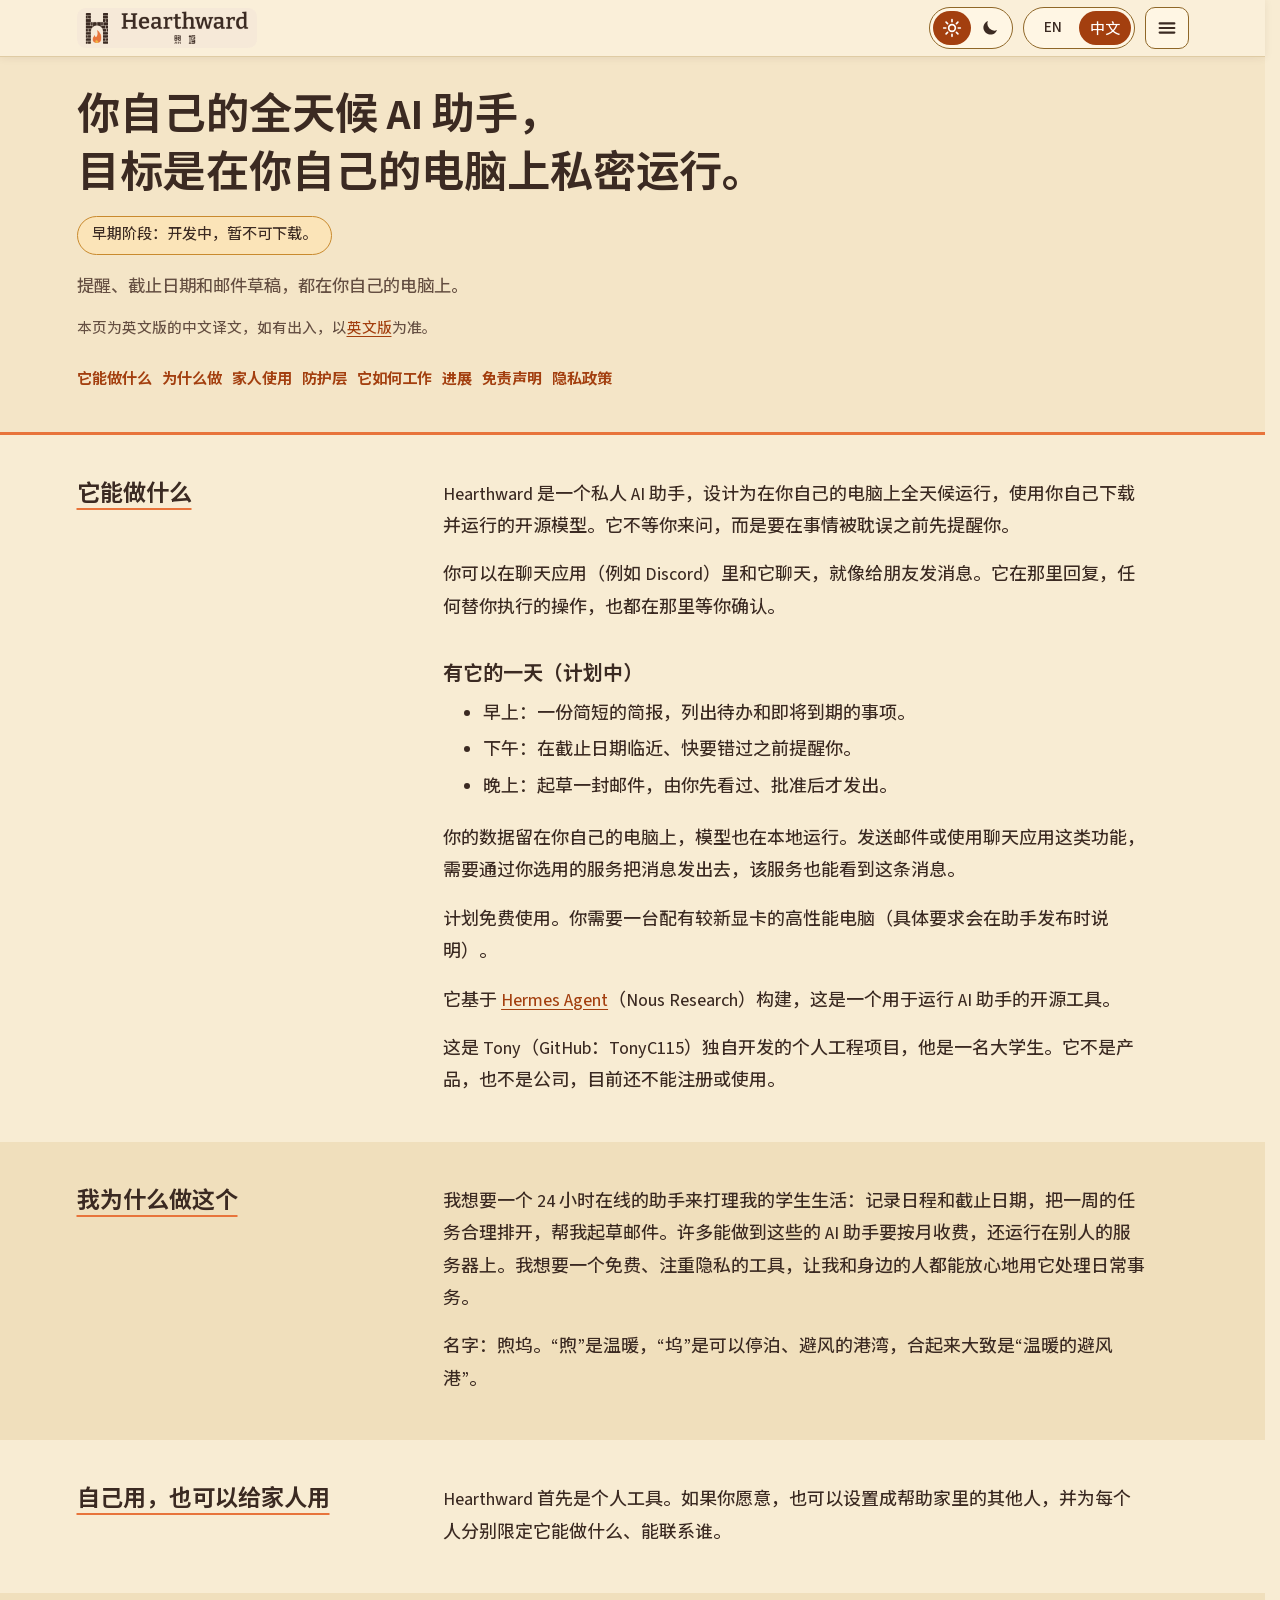
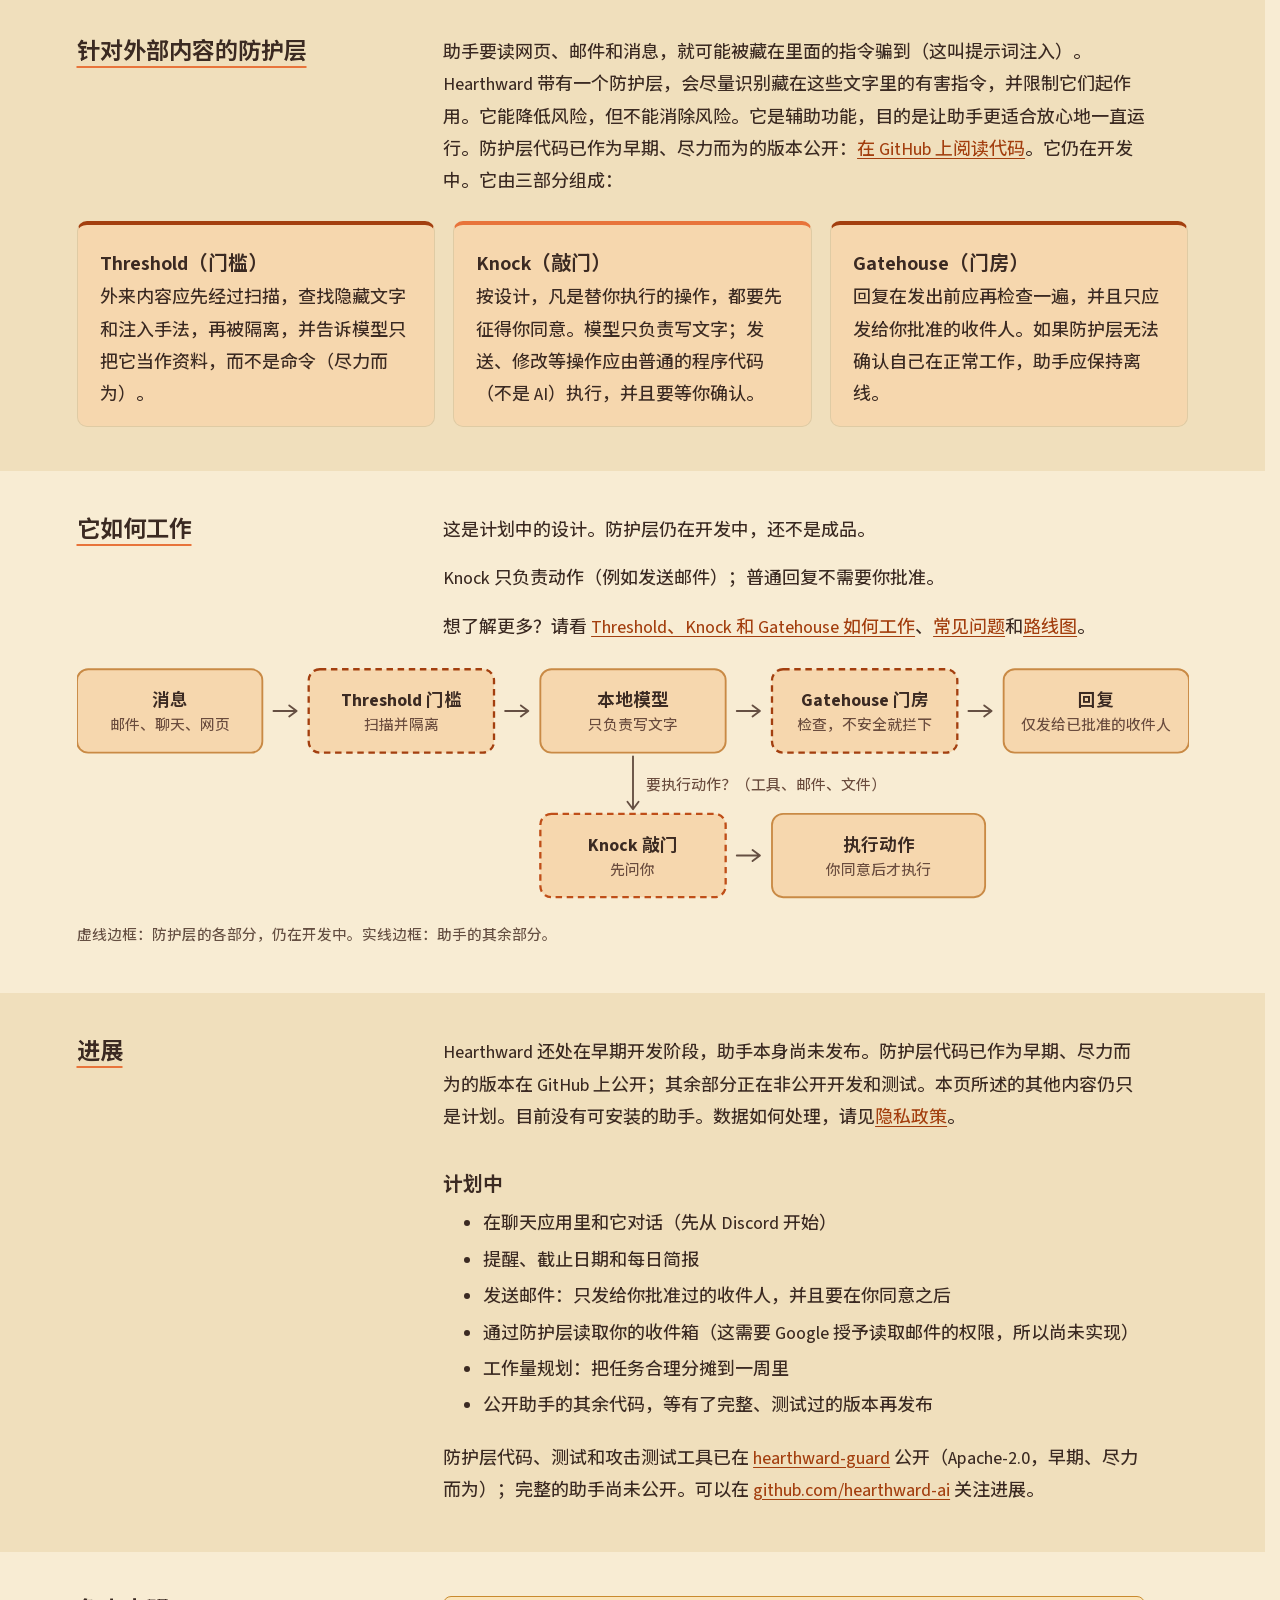
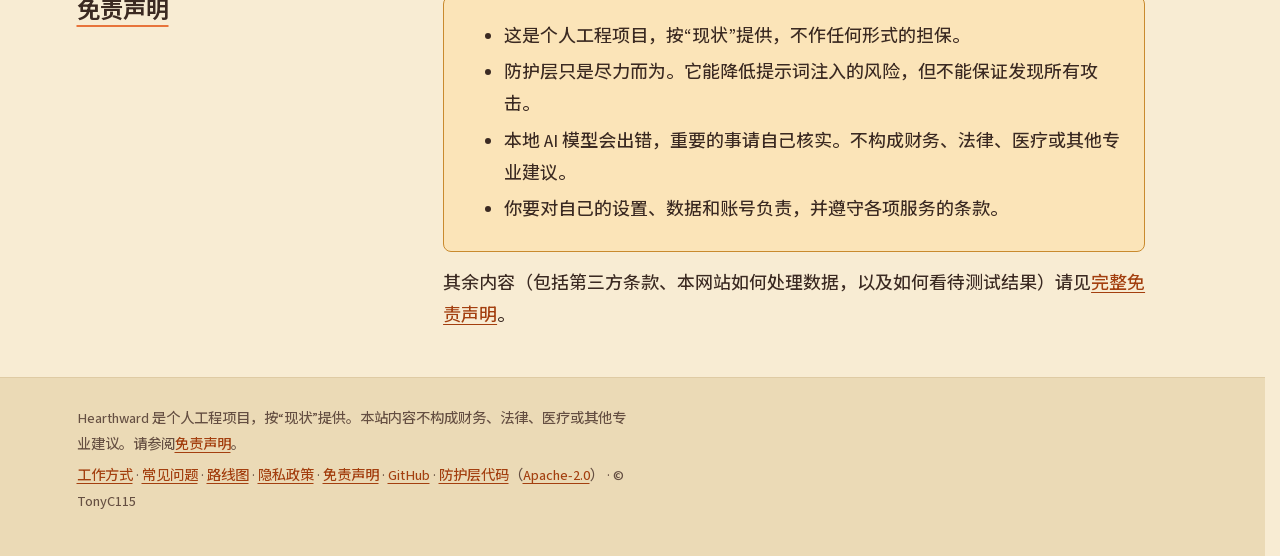
==== zh/index.html @ 9e743ab2 "Site: guard code is now public; update status wording, links, footer licence, security reporting Co-" ====
<!DOCTYPE html>
<html lang="zh-Hans">
<head>
<meta charset="utf-8">
<meta name="viewport" content="width=device-width, initial-scale=1">
<title>Hearthward 煦坞：你自己的全天候 AI 助手（早期阶段）</title>
<meta name="description" content="Hearthward（煦坞）：一个免费、注重隐私的私人 AI 助手，正在开发中，设计为在你自己的电脑上用本地模型全天候运行，并带有旨在降低外部内容操控助手的风险的防护层。">
<meta property="og:locale" content="zh_CN">
<meta property="og:locale:alternate" content="en_US">
<meta property="og:type" content="website">
<meta property="og:title" content="Hearthward 煦坞：你自己的全天候 AI 助手（早期阶段）">
<meta property="og:description" content="Hearthward（煦坞）：一个免费、注重隐私的私人 AI 助手，正在开发中，设计为在你自己的电脑上用本地模型全天候运行，并带有旨在降低外部内容操控助手的风险的防护层。">
<meta property="og:url" content="https://hearthward.ai/zh/">
<meta property="og:image" content="https://hearthward.ai/brand/og-image.png">
<meta property="og:image:width" content="1200">
<meta property="og:image:height" content="630">
<meta property="og:image:alt" content="Hearthward 煦坞 标志">
<meta name="twitter:image" content="https://hearthward.ai/brand/og-image.png">
<meta name="twitter:card" content="summary_large_image">
<meta name="theme-color" content="#F8ECD3">
<script>(function(){var d=document.documentElement;d.classList.add('js');try{if(localStorage.getItem('hw-theme')==='dark'){d.setAttribute('data-theme','dark');var m=document.querySelector('meta[name=theme-color]');if(m)m.content='#17191C'}}catch(e){}})();</script>
<link rel="canonical" href="https://hearthward.ai/zh/">
<link rel="alternate" hreflang="en" href="https://hearthward.ai/">
<link rel="alternate" hreflang="zh-Hans" href="https://hearthward.ai/zh/">
<link rel="alternate" hreflang="x-default" href="https://hearthward.ai/">
<link rel="icon" type="image/svg+xml" href="../favicon.svg">
<link rel="icon" type="image/png" sizes="32x32" href="../favicon-32.png">
<link rel="apple-touch-icon" href="../apple-touch-icon.png">
<link rel="preload" href="../fonts/hw-sans-body-vf.woff2" as="font" type="font/woff2" crossorigin>
<link rel="preload" href="../fonts/hw-han-body-450.woff2" as="font" type="font/woff2" crossorigin>
<link rel="preload" href="../fonts/hw-han-bold-650.woff2" as="font" type="font/woff2" crossorigin>
<link rel="stylesheet" href="../style.css">
</head>
<body>
<a class="skip" href="#what">跳到正文</a>
<div class="topbar">
<div class="bar-in">
  <a class="brand" href="index.html" aria-label="Hearthward 煦坞，返回首页"><img class="logo logo-light" src="../brand/hearthward-lockup-bilingual-light-2x.png" alt="" width="144" height="32"><img class="logo logo-dark" src="../brand/hearthward-lockup-bilingual-dark-2x.png" alt="" width="144" height="32"></a>
  <div class="tools">
  <button type="button" class="themesw" aria-pressed="false" aria-label="深色模式"><svg class="sun" viewBox="0 0 24 24" width="20" height="20" aria-hidden="true" focusable="false" fill="none" stroke="currentColor" stroke-width="2" stroke-linecap="round"><circle cx="12" cy="12" r="4"/><path d="M12 2v2.5M12 19.5V22M2 12h2.5M19.5 12H22M4.9 4.9l1.8 1.8M17.3 17.3l1.8 1.8M4.9 19.1l1.8-1.8M17.3 6.7l1.8-1.8"/></svg><svg class="moon" viewBox="0 0 24 24" width="20" height="20" aria-hidden="true" focusable="false" fill="currentColor"><path d="M20.5 14.5A8.5 8.5 0 0 1 9.5 3.5a8.5 8.5 0 1 0 11 11z"/></svg></button>
  <div class="langsw on-zh" role="group" aria-label="语言"><a href="../index.html" hreflang="en" lang="en" aria-label="EN (English)">EN</a><span aria-current="page" lang="zh-Hans">中文<span class="sr">（当前语言：中文）</span></span></div>
  <button type="button" class="menubtn" aria-label="菜单" aria-expanded="false" aria-controls="sidenav"><svg viewBox="0 0 24 24" width="22" height="22" aria-hidden="true" focusable="false" fill="none" stroke="currentColor" stroke-width="2.4" stroke-linecap="round"><path d="M4 7h16M4 12h16M4 17h16"/></svg></button>
  </div>
</div>
</div>
<header>
<div class="wrap">
  <h1><span class="nb">你自己的全天候 AI 助手，</span><span class="nb">目标是在你自己的电脑上</span><span class="nb">私密运行。</span></h1>
  <p class="status" role="status">早期阶段：开发中，暂不可下载。</p>
  <p class="tagline">提醒、截止日期和邮件草稿，都在你自己的电脑上。</p>
  <p class="tagline note">本页为英文版的中文译文，如有出入，以<a href="../index.html">英文版</a>为准。</p>
  <nav aria-label="页面栏目">
    <a href="#what">它能做什么</a>
    <a href="#why">为什么做</a>
    <a href="#family">家人使用</a>
    <a href="#guard">防护层</a>
    <a href="#how">它如何工作</a>
    <a href="#status">进展</a>
    <a href="disclaimer.html">免责声明</a>
    <a href="privacy.html">隐私政策</a>
  </nav>
</div>
</header>

<main>
  <section id="what">
<div class="wrap">
    <h2>它能做什么</h2>
    <p>Hearthward 是一个私人 AI 助手，设计为在你自己的电脑上全天候运行，使用你自己下载并运行的开源模型。它不等你来问，而是要在事情被耽误之前先提醒你。</p>
    <p>你可以在聊天应用（例如 Discord）里和它聊天，就像给朋友发消息。它在那里回复，任何替你执行的操作，也都在那里等你确认。</p>
    <h3>有它的一天（计划中）</h3>
    <ul>
      <li>早上：一份简短的简报，列出待办和即将到期的事项。</li>
      <li>下午：在截止日期临近、快要错过之前提醒你。</li>
      <li>晚上：起草一封邮件，由你先看过、批准后才发出。</li>
    </ul>
    <p>你的数据留在你自己的电脑上，模型也在本地运行。发送邮件或使用聊天应用这类功能，需要通过你选用的服务把消息发出去，该服务也能看到这条消息。</p>
    <p>计划免费使用。你需要一台配有较新显卡的高性能电脑（具体要求会在助手发布时说明）。</p>
    <p>它基于 <a href="https://github.com/NousResearch/hermes-agent">Hermes Agent</a>（Nous Research）构建，这是一个用于运行 AI 助手的开源工具。</p>
    <p>这是 Tony（GitHub：TonyC115）独自开发的个人工程项目，他是一名大学生。它不是产品，也不是公司，目前还不能注册或使用。</p>
  </div>
</section>

  <section id="why">
<div class="wrap">
    <h2>我为什么做这个</h2>
    <p>我想要一个 24 小时在线的助手来打理我的学生生活：记录日程和截止日期，把一周的任务合理排开，帮我起草邮件。许多能做到这些的 AI 助手要按月收费，还运行在别人的服务器上。我想要一个免费、注重隐私的工具，让我和身边的人都能放心地用它处理日常事务。</p>
    <p>名字：煦坞。“煦”是温暖，“坞”是可以停泊、避风的港湾，合起来大致是“温暖的避风港”。</p>
  </div>
</section>

  <section id="family">
<div class="wrap">
    <h2>自己用，也可以给家人用</h2>
    <p>Hearthward 首先是个人工具。如果你愿意，也可以设置成帮助家里的其他人，并为每个人分别限定它能做什么、能联系谁。</p>
  </div>
</section>

  <section id="guard">
<div class="wrap">
    <h2>针对外部内容的防护层</h2>
    <p>助手要读网页、邮件和消息，就可能被藏在里面的指令骗到（这叫提示词注入）。Hearthward 带有一个防护层，会尽量识别藏在这些文字里的有害指令，并限制它们起作用。它能降低风险，但不能消除风险。它是辅助功能，目的是让助手更适合放心地一直运行。防护层代码已作为早期、尽力而为的版本公开：<a href="https://github.com/hearthward-ai/hearthward-guard">在 GitHub 上阅读代码</a>。它仍在开发中。它由三部分组成：</p>
    <div class="cards">
      <div class="card">
        <h3>Threshold（门槛）</h3>
        <p>外来内容应先经过扫描，查找隐藏文字和注入手法，再被隔离，并告诉模型只把它当作资料，而不是命令（尽力而为）。</p>
      </div>
      <div class="card ember">
        <h3>Knock（敲门）</h3>
        <p>按设计，凡是替你执行的操作，都要先征得你同意。模型只负责写文字；发送、修改等操作应由普通的程序代码（不是 AI）执行，并且要等你确认。</p>
      </div>
      <div class="card">
        <h3>Gatehouse（门房）</h3>
        <p>回复在发出前应再检查一遍，并且只应发给你批准的收件人。如果防护层无法确认自己在正常工作，助手应保持离线。</p>
      </div>
    </div>
  </div>
</section>

  <section id="how">
<div class="wrap">
    <h2>它如何工作</h2>
    <p>这是计划中的设计。防护层仍在开发中，还不是成品。</p>
    <p>Knock 只负责动作（例如发送邮件）；普通回复不需要你批准。</p>
    <p>想了解更多？请看 <a href="how-it-works.html">Threshold、Knock 和 Gatehouse 如何工作</a>、<a href="faq.html">常见问题</a>和<a href="roadmap.html">路线图</a>。</p>
    <figure class="flow">
      <svg class="hw-h" viewBox="0 0 1200 270" role="img" aria-labelledby="hwt-h hwd-h"><title id="hwt-h">消息在 Hearthward 中的流转：消息、Threshold、本地模型、Gatehouse、回复；涉及动作时由 Knock 作为分支先问你。</title><desc id="hwd-h">主线：消息（邮件、聊天或网页）传来。Threshold 扫描并把它隔离为资料。本地模型写出文字。Gatehouse 检查回复，不安全就先拦下。回复应只发给已批准的收件人。分支：如果本地模型想执行动作，例如使用工具、发送邮件或修改文件，Knock 会先问你，只有你同意后动作才会执行。防护层各部分仍在开发中。</desc><rect class="b plain" x="0" y="10" width="200" height="90" rx="12"/><text class="t" x="100.0" y="50.0" text-anchor="middle">消息</text><text class="s" x="100.0" y="76.0" text-anchor="middle">邮件、聊天、网页</text><path class="a" d="M212 55H236M229 49L237 55L229 61"/><rect class="b guard" x="250" y="10" width="200" height="90" rx="12"/><text class="t" x="350.0" y="50.0" text-anchor="middle">Threshold 门槛</text><text class="s" x="350.0" y="76.0" text-anchor="middle">扫描并隔离</text><path class="a" d="M462 55H486M479 49L487 55L479 61"/><rect class="b plain" x="500" y="10" width="200" height="90" rx="12"/><text class="t" x="600.0" y="50.0" text-anchor="middle">本地模型</text><text class="s" x="600.0" y="76.0" text-anchor="middle">只负责写文字</text><path class="a" d="M712 55H736M729 49L737 55L729 61"/><rect class="b guard" x="750" y="10" width="200" height="90" rx="12"/><text class="t" x="850.0" y="50.0" text-anchor="middle">Gatehouse 门房</text><text class="s" x="850.0" y="76.0" text-anchor="middle">检查，不安全就拦下</text><path class="a" d="M962 55H986M979 49L987 55L979 61"/><rect class="b plain" x="1000" y="10" width="200" height="90" rx="12"/><text class="t" x="1100.0" y="50.0" text-anchor="middle">回复</text><text class="s" x="1100.0" y="76.0" text-anchor="middle">仅发给已批准的收件人</text><path class="a" d="M600 104V160M594 153L600 161L606 153"/><text class="s" x="614" y="140">要执行动作？（工具、邮件、文件）</text><rect class="b knock" x="500" y="166" width="200" height="90" rx="12"/><text class="t" x="600.0" y="206.0" text-anchor="middle">Knock 敲门</text><text class="s" x="600.0" y="232.0" text-anchor="middle">先问你</text><path class="a" d="M712 211H736M729 205L737 211L729 217"/><rect class="b plain" x="750" y="166" width="230" height="90" rx="12"/><text class="t" x="865.0" y="206.0" text-anchor="middle">执行动作</text><text class="s" x="865.0" y="232.0" text-anchor="middle">你同意后才执行</text></svg>
      <svg class="hw-v" viewBox="0 0 320 760" role="img" aria-labelledby="hwt-v hwd-v"><title id="hwt-v">消息在 Hearthward 中的流转：消息、Threshold、本地模型、Gatehouse、回复；涉及动作时由 Knock 作为分支先问你。</title><desc id="hwd-v">主线：消息（邮件、聊天或网页）传来。Threshold 扫描并把它隔离为资料。本地模型写出文字。Gatehouse 检查回复，不安全就先拦下。回复应只发给已批准的收件人。分支：如果本地模型想执行动作，例如使用工具、发送邮件或修改文件，Knock 会先问你，只有你同意后动作才会执行。防护层各部分仍在开发中。</desc><rect class="b plain" x="10" y="2" width="300" height="62" rx="12"/><text class="t" x="160.0" y="28.0" text-anchor="middle">消息</text><text class="s" x="160.0" y="54.0" text-anchor="middle">邮件、聊天、网页</text><path class="a" d="M160 68V90M154 83L160 91L166 83"/><rect class="b guard" x="10" y="92" width="300" height="62" rx="12"/><text class="t" x="160.0" y="118.0" text-anchor="middle">Threshold 门槛</text><text class="s" x="160.0" y="144.0" text-anchor="middle">扫描并隔离</text><path class="a" d="M160 158V180M154 173L160 181L166 173"/><rect class="b plain" x="10" y="182" width="300" height="62" rx="12"/><text class="t" x="160.0" y="208.0" text-anchor="middle">本地模型</text><text class="s" x="160.0" y="234.0" text-anchor="middle">只负责写文字</text><path class="a" d="M160 248V270M154 263L160 271L166 263"/><rect class="b guard" x="10" y="272" width="300" height="62" rx="12"/><text class="t" x="160.0" y="298.0" text-anchor="middle">Gatehouse 门房</text><text class="s" x="160.0" y="324.0" text-anchor="middle">检查，不安全就拦下</text><path class="a" d="M160 338V360M154 353L160 361L166 353"/><rect class="b plain" x="10" y="362" width="300" height="62" rx="12"/><text class="t" x="160.0" y="388.0" text-anchor="middle">回复</text><text class="s" x="160.0" y="414.0" text-anchor="middle">仅发给已批准的收件人</text><text class="s" x="160" y="476" text-anchor="middle">从本地模型分出的分支：涉及动作时</text><path class="a" style="stroke-dasharray:2 6" d="M10 448H310"/><rect class="b plain" x="10" y="492" width="300" height="62" rx="12"/><text class="t" x="160.0" y="518.0" text-anchor="middle">要执行动作？</text><text class="s" x="160.0" y="544.0" text-anchor="middle">工具、邮件、文件</text><path class="a" d="M160 558V580M154 573L160 581L166 573"/><rect class="b knock" x="10" y="582" width="300" height="62" rx="12"/><text class="t" x="160.0" y="608.0" text-anchor="middle">Knock 敲门</text><text class="s" x="160.0" y="634.0" text-anchor="middle">先问你</text><path class="a" d="M160 648V670M154 663L160 671L166 663"/><rect class="b plain" x="10" y="672" width="300" height="62" rx="12"/><text class="t" x="160.0" y="698.0" text-anchor="middle">执行动作</text><text class="s" x="160.0" y="724.0" text-anchor="middle">你同意后才执行</text></svg>
      <figcaption>虚线边框：防护层的各部分，仍在开发中。实线边框：助手的其余部分。</figcaption>
    </figure>
  </div>
</section>

  <section id="status">
<div class="wrap">
    <h2>进展</h2>
    <p>Hearthward 还处在早期开发阶段，助手本身尚未发布。防护层代码已作为早期、尽力而为的版本在 GitHub 上公开；其余部分正在非公开开发和测试。本页所述的其他内容仍只是计划。目前没有可安装的助手。数据如何处理，请见<a href="privacy.html">隐私政策</a>。</p>
    <h3>计划中</h3>
    <ul>
      <li>在聊天应用里和它对话（先从 Discord 开始）</li>
      <li>提醒、截止日期和每日简报</li>
      <li>发送邮件：只发给你批准过的收件人，并且要在你同意之后</li>
      <li>通过防护层读取你的收件箱（这需要 Google 授予读取邮件的权限，所以尚未实现）</li>
      <li>工作量规划：把任务合理分摊到一周里</li>
      <li>公开助手的其余代码，等有了完整、测试过的版本再发布</li>
    </ul>
    <p>防护层代码、测试和攻击测试工具已在 <a href="https://github.com/hearthward-ai/hearthward-guard">hearthward-guard</a> 公开（Apache-2.0，早期、尽力而为）；完整的助手尚未公开。可以在 <a href="https://github.com/hearthward-ai">github.com/hearthward-ai</a> 关注进展。</p>
  </div>
</section>

  <section id="disclaimer">
<div class="wrap">
    <h2>免责声明</h2>
    <div class="disclaimer">
      <ul>
        <li>这是个人工程项目，按“现状”提供，不作任何形式的担保。</li>
        <li>防护层只是尽力而为。它能降低提示词注入的风险，但不能保证发现所有攻击。</li>
        <li>本地 AI 模型会出错，重要的事请自己核实。不构成财务、法律、医疗或其他专业建议。</li>
        <li>你要对自己的设置、数据和账号负责，并遵守各项服务的条款。</li>
      </ul>
    </div>
    <p>其余内容（包括第三方条款、本网站如何处理数据，以及如何看待测试结果）请见<a href="disclaimer.html">完整免责声明</a>。</p>
  </div>
</section>
</main>

<footer>
<div class="wrap">
  <p>Hearthward 是个人工程项目，按“现状”提供。本站内容不构成财务、法律、医疗或其他专业建议。请参阅<a href="disclaimer.html">免责声明</a>。</p>
  <p><a href="how-it-works.html">工作方式</a> · <a href="faq.html">常见问题</a> · <a href="roadmap.html">路线图</a> · <a href="privacy.html">隐私政策</a> · <a href="disclaimer.html">免责声明</a> · <a href="https://github.com/hearthward-ai">GitHub</a> · <a href="https://github.com/hearthward-ai/hearthward-guard">防护层代码</a>（<a href="https://github.com/hearthward-ai/hearthward-guard/blob/main/LICENSE">Apache-2.0</a>） · &copy; TonyC115</p>
</div>
</footer>
<div class="backdrop" aria-hidden="true"></div>
<div class="drawer" id="sidenav" role="dialog" aria-modal="true" aria-labelledby="sn-t" tabindex="-1">
  <div class="drawer-head"><span class="drawer-title" id="sn-t">页面</span><button type="button" class="closebtn" aria-label="关闭菜单"><svg viewBox="0 0 24 24" width="22" height="22" aria-hidden="true" focusable="false" fill="none" stroke="currentColor" stroke-width="2.4" stroke-linecap="round"><path d="M6 6l12 12M18 6L6 18"/></svg></button></div>
  <nav aria-label="全部页面"><ul>
    <li><a href="index.html" aria-current="page">首页</a></li>
    <li><a href="how-it-works.html">工作方式</a></li>
    <li><a href="faq.html">常见问题</a></li>
    <li><a href="roadmap.html">路线图</a></li>
    <li><a href="privacy.html">隐私政策</a></li>
    <li><a href="disclaimer.html">免责声明</a></li>
    <li class="ext"><a href="https://github.com/hearthward-ai">GitHub</a></li>
    <li class="ext"><a href="https://github.com/hearthward-ai/hearthward-guard">防护层代码</a></li>
  </ul></nav>
</div>
<script>(function(){var s=document.querySelector('.langsw');if(!s)return;var a=s.querySelector('a');a.addEventListener('click',function(e){if(e.defaultPrevented||e.button||e.metaKey||e.ctrlKey||e.shiftKey||e.altKey)return;e.preventDefault();s.classList.add('go');var d=matchMedia('(prefers-reduced-motion: reduce)').matches?0:200;setTimeout(function(){location.href=a.href},d)});addEventListener('pageshow',function(){s.classList.remove('go')})})();</script>
<script>(function(){var b=document.querySelector('.themesw');if(!b)return;var d=document.documentElement,m=document.querySelector('meta[name=theme-color]');function sync(){var k=d.getAttribute('data-theme')==='dark';b.setAttribute('aria-pressed',k?'true':'false');if(m)m.content=k?'#17191C':'#F8ECD3'}sync();b.addEventListener('click',function(){var k=d.getAttribute('data-theme')!=='dark';if(k)d.setAttribute('data-theme','dark');else d.removeAttribute('data-theme');try{localStorage.setItem('hw-theme',k?'dark':'light')}catch(e){}sync()})})();</script>
<script src="../menu.js"></script>
</body>
</html>
---- style.css ----
:root{--bg:#F8ECD3;--band:#F0DFBC;--hero:#F4E5C7;--fg:#3B2A22;--muted:#654F42;--accent:#A33F0F;--accent-fg:#fff;--flame:#E8743B;--card:#FFF6E4;--line:#DFCBA4;--code:#E9D3AA;--code-fg:#33231C;--code-line:#B28F58;--note:#FBE4B8;--noteline:#C98A2E;--foot:#EBDAB6;--tline:#8F6728;--bar:#FAEFD9;--tint:#F6D7AE;--tint-line:#C98A45;--tint-muted:#6A4C3E;
  /* Fonts: the files in fonts/ are subsets of the full fonts. Rebuild them after any text edit on the pages. */
  --font-body:"HW Sans Body",system-ui,-apple-system,"Segoe UI",Roboto,"Helvetica Neue",Arial,sans-serif;
  --font-body-zh:"HW Sans Body","HW Han Body","PingFang SC","Hiragino Sans GB","Microsoft YaHei","Noto Sans CJK SC","Noto Sans SC",sans-serif;
  --head:Bitter,Georgia,serif;--mono:ui-monospace,Consolas,Menlo,monospace;--body:var(--font-body)}
html{color-scheme:light;scroll-padding-top:76px}
/* dark mode: only when the visitor picks it (toggle in the header); default is light */
html[data-theme=dark]{color-scheme:dark;--bg:#17191C;--band:#1E2124;--hero:#1E1D1E;--fg:#EEF0F2;--muted:#B8BEC4;--accent:#F2B544;--accent-fg:#17191C;--card:#262A2E;--line:#3C4247;--code:#363D44;--code-fg:#F6F7F8;--code-line:#6A747D;--note:#2C2E32;--noteline:#C98F3B;--foot:#121416;--tline:#8A949C;--bar:#1B1E21;--tint:#3A2620;--tint-line:#8A5240;--tint-muted:#DFC9BC}
@font-face{font-family:"HW Sans Body";font-weight:200 900;font-style:normal;font-display:swap;src:url(fonts/hw-sans-body-vf.woff2) format("woff2")}
@font-face{font-family:Bitter;font-weight:600;font-style:normal;font-display:swap;src:url(fonts/bitter-600-latin.woff2) format("woff2")}
@font-face{font-family:"HW Han Body";font-weight:400 500;font-style:normal;font-display:swap;src:url(fonts/hw-han-body-450.woff2) format("woff2")}
/* real bold Han: only the characters that are bold on the zh pages (built automatically by build-site-fonts.py) */
@font-face{font-family:"HW Han Body";font-weight:600 700;font-style:normal;font-display:swap;src:url(fonts/hw-han-bold-650.woff2) format("woff2")}
@font-face{font-family:"HW Han Toggle";font-weight:400;font-style:normal;font-display:swap;src:url(fonts/hw-han-toggle-450.woff2) format("woff2")}
*{box-sizing:border-box}
html{-webkit-text-size-adjust:100%;font-synthesis:none}
body{margin:0;background:var(--bg);color:var(--fg);font:17px/1.65 var(--body);overflow-wrap:break-word}
:lang(zh-Hans){--body:var(--font-body-zh);--head:"HW Sans Body",var(--font-body-zh)}
html:lang(zh-Hans) body{font-size:18px;font-weight:440;line-height:1.8}
.wrap{max-width:1160px;margin:0 auto;padding-left:16px;padding-right:16px}
@media (min-width:600px){.wrap{padding-left:24px;padding-right:24px}}
a{color:var(--accent);text-underline-offset:3px}
a:focus-visible{outline:3px solid var(--accent);outline-offset:3px}
h1,h2,h3{font-family:var(--head);font-weight:600;line-height:1.25}

/* hero band */
header{background:var(--hero);border-bottom:3px solid var(--flame);padding:30px 0 28px}
h1{margin:0 0 12px;font-size:clamp(1.6rem,5.2vw,2.7rem);max-width:26ch}
.tagline{margin:0 0 14px;color:var(--muted);font-size:1.08rem;max-width:68ch}
.tagline.note{font-size:.92rem}
.status{display:inline-block;margin:0 0 16px;padding:.3rem .9rem;border:1px solid var(--noteline);border-radius:999px;background:var(--note);font-size:.95rem}
header nav{display:flex;flex-wrap:wrap;gap:4px 8px}
header nav a{display:inline-block;padding:10px 12px;margin-left:-12px;color:var(--accent);font-size:.95rem;font-weight:600;text-decoration:none}
header nav a:hover{text-decoration:underline}

/* content bands */
main>section{padding:44px 0}
main>section:nth-of-type(even){background:var(--band)}
main>section .wrap{display:block}
main .wrap>*{margin:0 0 1rem}
main .wrap>*:last-child{margin-bottom:0}
main .wrap>h3{margin:1.4rem 0 .4rem}
main .wrap>p,main .wrap>ul,main .wrap>.disclaimer{max-width:72ch}
html:lang(zh-Hans) main .wrap>p,html:lang(zh-Hans) main .wrap>ul,html:lang(zh-Hans) main .wrap>.disclaimer{max-width:39em}
h2{margin:0 0 1rem;font-size:1.45rem;text-decoration:underline;text-decoration-color:var(--flame);text-decoration-thickness:2px;text-underline-offset:7px;text-decoration-skip-ink:none}
h3{margin:1.2rem 0 .3rem;font-size:1.1rem}
@media (min-width:900px){
  main>section .wrap{display:grid;grid-template-columns:minmax(200px,1fr) 2.4fr;column-gap:56px;align-items:start}
  main .wrap>h2{grid-column:1;grid-row:1;justify-self:start}
  main .wrap>*:not(h2){grid-column:2}
  main .wrap>.cards{grid-column:1/-1;margin-top:.4rem}
}
.cards{display:grid;gap:18px}
@media (min-width:760px){.cards{grid-template-columns:repeat(3,1fr)}}
.card{background:var(--tint);border:1px solid var(--line);border-top:4px solid var(--accent);border-radius:10px;padding:8px 22px 14px}
.card.ember{border-top-color:var(--flame)}
.card p{margin:.3rem 0 0;color:var(--fg)}
.disclaimer,.placeholder{background:var(--note);border:1px solid var(--noteline);border-radius:8px;padding:6px 20px}
code{background:var(--code);color:var(--code-fg);border:1px solid var(--code-line);padding:1px 6px;border-radius:5px;font:.88em var(--mono);font-weight:600;overflow-wrap:anywhere}
li{margin:.25rem 0}

/* footer band */
footer{background:var(--foot);border-top:1px solid var(--line);margin-top:0;padding:24px 0 36px;color:var(--muted);font-size:.9rem}
footer p{margin:.3rem 0;max-width:80ch}

/* language slider: EN | 中文 (a real link; knob slides on click, CSS-only fallback on :active) */
.langsw{position:relative;display:grid;grid-template-columns:1fr 1fr;width:116px;height:44px;margin:0;padding:3px;border:1px solid var(--tline);border-radius:999px;background:var(--card);font-size:.95rem;font-weight:700;line-height:1}
.langsw>a[lang=en]{font-weight:500}
.langsw>a{cursor:pointer}
.langsw::before{content:"";position:absolute;top:3px;bottom:3px;left:3px;width:calc(50% - 3px);border-radius:999px;background:var(--accent);transition:transform .22s cubic-bezier(.4,0,.2,1)}
.langsw.on-zh::before{transform:translateX(100%)}
.langsw>*{position:relative;z-index:1;display:grid;place-items:center;color:var(--fg);text-decoration:none;transition:color .22s}
.langsw>[aria-current]{color:var(--accent-fg)}
.langsw:not(.on-zh).go::before{transform:translateX(100%)}
.langsw.on-zh.go::before{transform:none}
.langsw.go>[aria-current]{color:var(--fg)}
.langsw.go>a{color:var(--accent-fg)}
.langsw>a:focus-visible{outline:3px solid var(--accent);outline-offset:2px;border-radius:999px}
.langsw:not(.on-zh):has(a:active)::before{transform:translateX(100%)}
.langsw.on-zh:has(a:active)::before{transform:none}
.langsw:has(a:active)>[aria-current]{color:var(--fg)}
.langsw:has(a:active)>a{color:var(--accent-fg)}
@supports selector(:has(a)){
  .langsw>a:focus-visible{outline:0}
  .langsw:has(a:focus-visible){outline:3px solid var(--accent);outline-offset:3px}
}
.logo-dark,html[data-theme=dark] .logo-light{display:none}
html[data-theme=dark] .logo-dark{display:block}
/* light/dark toggle: hidden without JS (no JS = light mode); same pill look as the language slider */
.themesw{display:none;position:relative;grid-template-columns:1fr 1fr;width:88px;height:44px;margin:0;padding:3px;border:1px solid var(--tline);border-radius:999px;background:var(--card);color:var(--fg);cursor:pointer;font:inherit}
.js .themesw{display:grid}
.themesw::before{content:"";position:absolute;top:3px;bottom:3px;left:3px;width:calc(50% - 3px);border-radius:999px;background:var(--accent);transition:transform .22s cubic-bezier(.4,0,.2,1)}
html[data-theme=dark] .themesw::before{transform:translateX(100%)}
.themesw svg{position:relative;z-index:1;place-self:center;transition:color .22s}
.themesw .sun{color:var(--accent-fg)}
.themesw .moon{color:var(--fg)}
html[data-theme=dark] .themesw .sun{color:var(--fg)}
html[data-theme=dark] .themesw .moon{color:var(--accent-fg)}
.themesw:focus-visible{outline:3px solid var(--accent);outline-offset:3px}
@media (prefers-reduced-motion:reduce){.themesw::before,.themesw svg{transition:none}}
@media (prefers-reduced-motion:reduce){.langsw::before,.langsw>*{transition:none}}
@media (max-width:599px){main>section{padding:34px 0}}
/* zh headings: real bold. Han = Noto Sans SC instanced at 650 ("HW Han Body" 600-700 face), Latin runs = Source Sans 3 variable at 650; no synthesized bold (font-synthesis:none) */
:lang(zh-Hans) h1,:lang(zh-Hans) h2,:lang(zh-Hans) h3{font-weight:650}
:lang(zh-Hans) h3{font-size:1.25rem}
html:lang(zh-Hans) h1{max-width:19em;line-height:1.35;text-wrap:balance}
html:lang(zh-Hans) h2{text-wrap:balance}
.langsw [lang="zh-Hans"]{font-family:"HW Han Toggle","HW Han Body","PingFang SC","Hiragino Sans GB","Microsoft YaHei",sans-serif;font-weight:400}
.nb{white-space:nowrap}
html:lang(zh-Hans) header nav{gap:0 2px}
html:lang(zh-Hans) header nav a{padding:10px 8px;margin-left:-8px}
@media (max-width:599px){html:lang(zh-Hans) header nav:has(a:nth-child(6)){display:grid;grid-template-columns:repeat(3,auto);justify-content:start;gap:0 14px}}

/* how-it-works diagram */
.flow{margin:0 0 1rem;max-width:none}
main .wrap>.flow{grid-column:1/-1;max-width:none}
.flow svg{display:block;width:100%;height:auto;font-family:var(--body)}
.flow .hw-v{max-width:360px;margin:0 auto}
.flow .hw-h{display:none}
@media (min-width:1100px){.flow .hw-h{display:block}.flow .hw-v{display:none}}
.flow .b{fill:var(--tint);stroke:var(--tint-line);stroke-width:2}
.flow .b.guard,.flow .b.knock{stroke-width:2.5;stroke-dasharray:7 5}
.flow .b.guard{stroke:var(--accent)}
.flow .b.knock{stroke:#BF4E18}
html[data-theme=dark] .flow .b.knock{stroke:var(--flame)}
.flow .t{fill:var(--fg);font-size:19px;font-weight:700}
.flow .s{fill:var(--tint-muted);font-size:15px}
.flow .hw-h .t{font-size:21px}
.flow .hw-h .s{font-size:16.5px}
:lang(zh-Hans) .flow .t{font-size:18px}
:lang(zh-Hans) .flow .s{font-size:14.5px}
:lang(zh-Hans) .flow .hw-h .t{font-size:19px}
:lang(zh-Hans) .flow .hw-h .s{font-size:16px}
.flow .a{fill:none;stroke:var(--muted);stroke-width:2;stroke-linecap:round;stroke-linejoin:round}
.flow figcaption{margin-top:.8rem;color:var(--muted);font-size:.92rem}

/* skip link and screen-reader-only text */
.skip{position:absolute;left:8px;top:-60px;z-index:10;padding:10px 16px;background:var(--accent);color:var(--accent-fg);font-weight:700;border-radius:0 0 8px 8px;text-decoration:none}
.skip:focus{top:0}
.sr{position:absolute;width:1px;height:1px;overflow:hidden;clip:rect(0 0 0 0);clip-path:inset(50%);white-space:nowrap}

/* sticky top bar: logo left; theme toggle, language switch and menu button right */
.skip{z-index:60}
.topbar{position:sticky;top:0;z-index:30;background:var(--bar);border-bottom:1px solid var(--line);box-shadow:0 1px 8px rgba(60,35,15,.08)}
html[data-theme=dark] .topbar{box-shadow:0 1px 8px rgba(0,0,0,.4)}
.bar-in{display:flex;align-items:center;justify-content:space-between;gap:8px;max-width:1160px;margin:0 auto;padding:7px 10px;min-height:56px}
@media (min-width:600px){.bar-in{padding:7px 24px}}
.brand{display:flex;align-items:center;flex:0 0 auto;border-radius:8px}
.brand:focus-visible{outline:3px solid var(--accent);outline-offset:3px}
.brand img{height:30px;width:auto;border-radius:7px}
@media (min-width:600px){.brand img{height:40px}}
.tools{display:flex;align-items:center;gap:5px;flex:0 0 auto}
@media (min-width:600px){.tools{gap:10px}}
.themesw,.langsw,.menubtn{height:40px}
.themesw{width:60px}
.langsw{width:82px;font-size:.88rem}
@media (min-width:600px){.themesw,.langsw,.menubtn{height:42px}.themesw{width:84px}.langsw{width:112px;font-size:.95rem}}
.menubtn,.closebtn{display:none;place-items:center;width:40px;padding:0;border:1px solid var(--tline);border-radius:10px;background:var(--card);color:var(--fg);cursor:pointer}
@media (min-width:600px){.menubtn{width:44px}}
.js .menubtn{display:grid}
.menubtn:focus-visible,.closebtn:focus-visible{outline:3px solid var(--accent);outline-offset:3px}
.menubtn:hover,.closebtn:hover{border-color:var(--accent)}
.closebtn{display:grid;width:42px;height:42px;flex:0 0 auto}

/* slide-in side bar */
.backdrop{position:fixed;inset:0;z-index:40;background:rgba(30,18,10,.5);opacity:0;visibility:hidden;transition:opacity .25s,visibility 0s .25s}
.drawer{position:fixed;top:0;right:0;bottom:0;z-index:50;width:min(320px,86vw);display:flex;flex-direction:column;background:var(--card);color:var(--fg);border-left:1px solid var(--line);box-shadow:-8px 0 24px rgba(30,18,10,.25);transform:translateX(100%);visibility:hidden;transition:transform .25s cubic-bezier(.4,0,.2,1),visibility 0s .25s;overflow-y:auto;overscroll-behavior:contain}
.nav-open .backdrop{opacity:1;visibility:visible;transition:opacity .25s}
.nav-open .drawer{transform:none;visibility:visible;transition:transform .25s cubic-bezier(.4,0,.2,1)}
html{scrollbar-gutter:stable}
html.nav-open{overflow:hidden}
.drawer-head{display:flex;align-items:center;justify-content:space-between;gap:12px;padding:10px 14px 10px 20px;border-bottom:1px solid var(--line)}
.drawer-title{font-family:var(--head);font-weight:600;font-size:1.1rem}
:lang(zh-Hans) .drawer-title{font-weight:650}
.drawer ul{list-style:none;margin:0;padding:10px 12px 24px}
.drawer li{margin:2px 0}
.drawer a{display:block;padding:12px 14px;border-radius:8px;color:var(--fg);font-weight:600;text-decoration:none}
.drawer a:hover{background:var(--tint)}
.drawer a[aria-current=page]{background:var(--tint);box-shadow:inset 4px 0 0 var(--flame)}
.drawer a:focus-visible{outline:3px solid var(--accent);outline-offset:-3px}
.drawer li.ext{margin-top:10px;padding-top:10px;border-top:1px solid var(--line)}
@media (prefers-reduced-motion:reduce){.backdrop,.drawer{transition:none!important}}
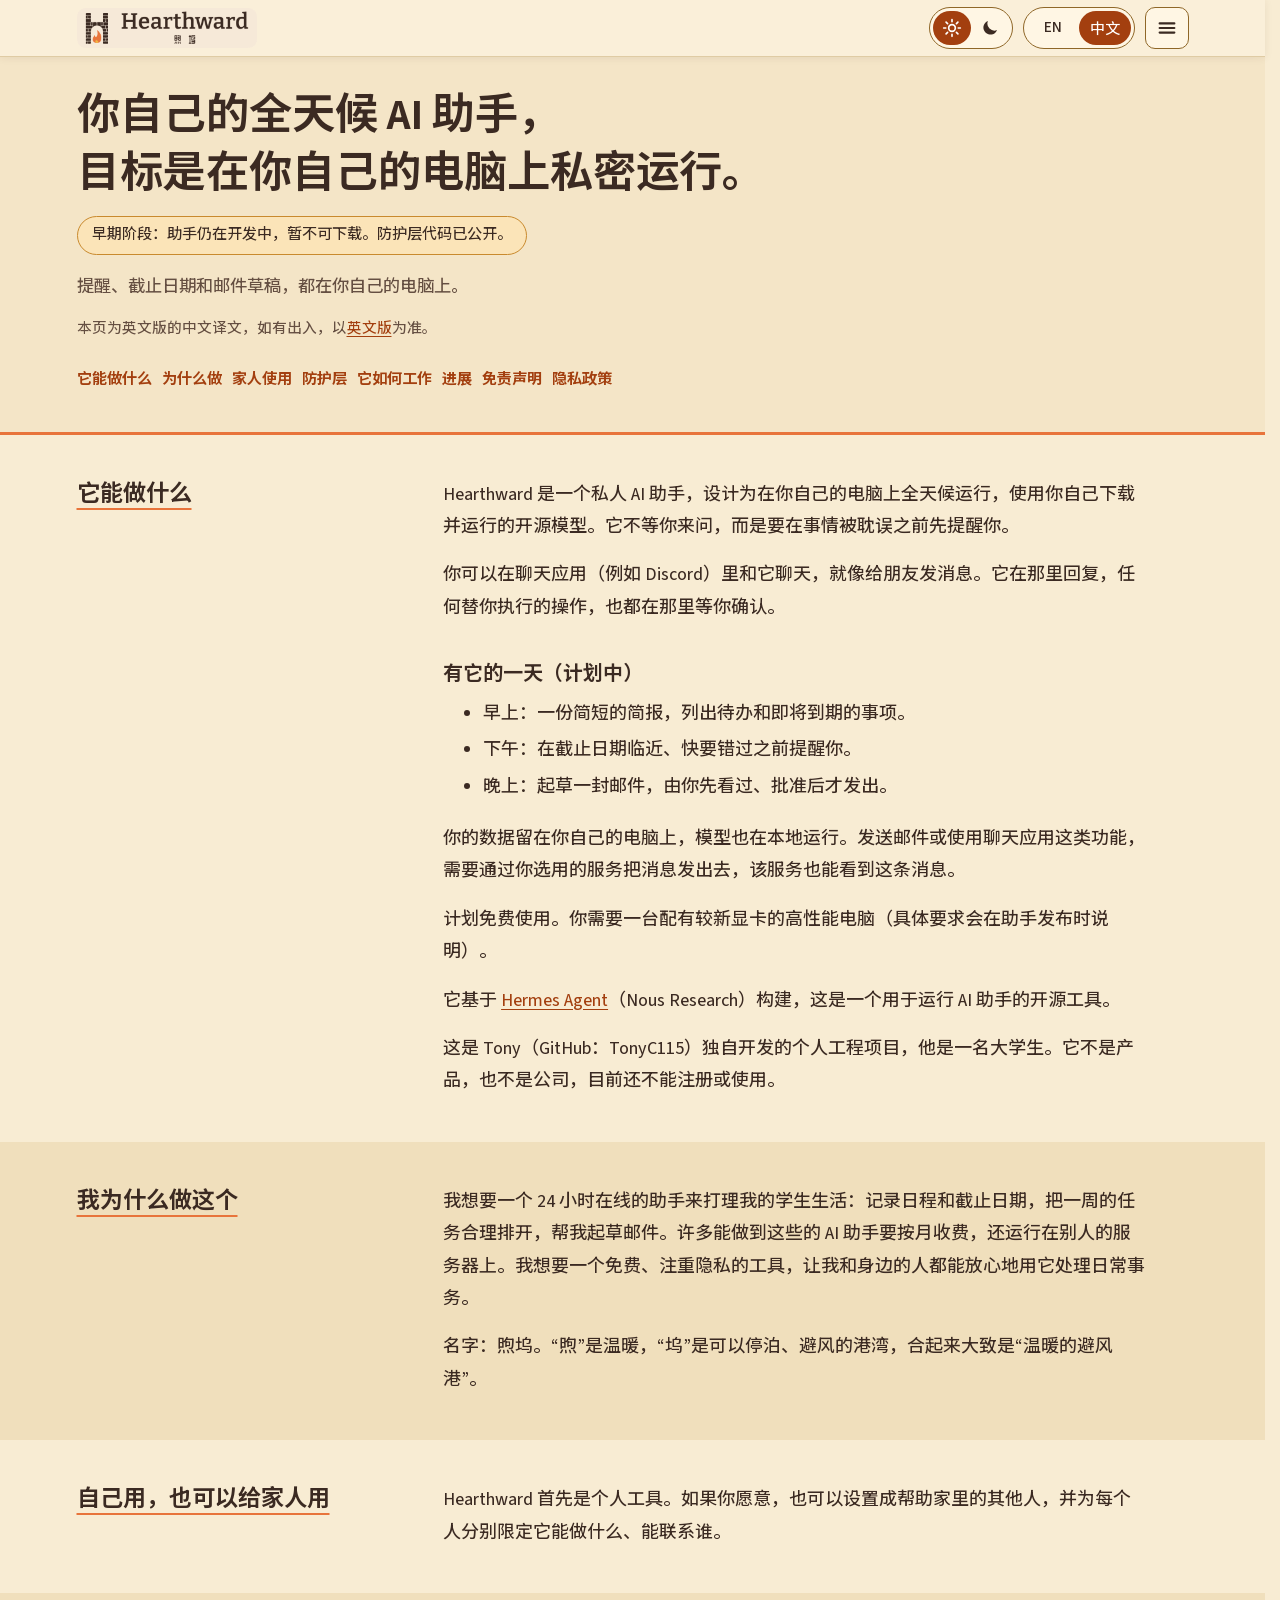
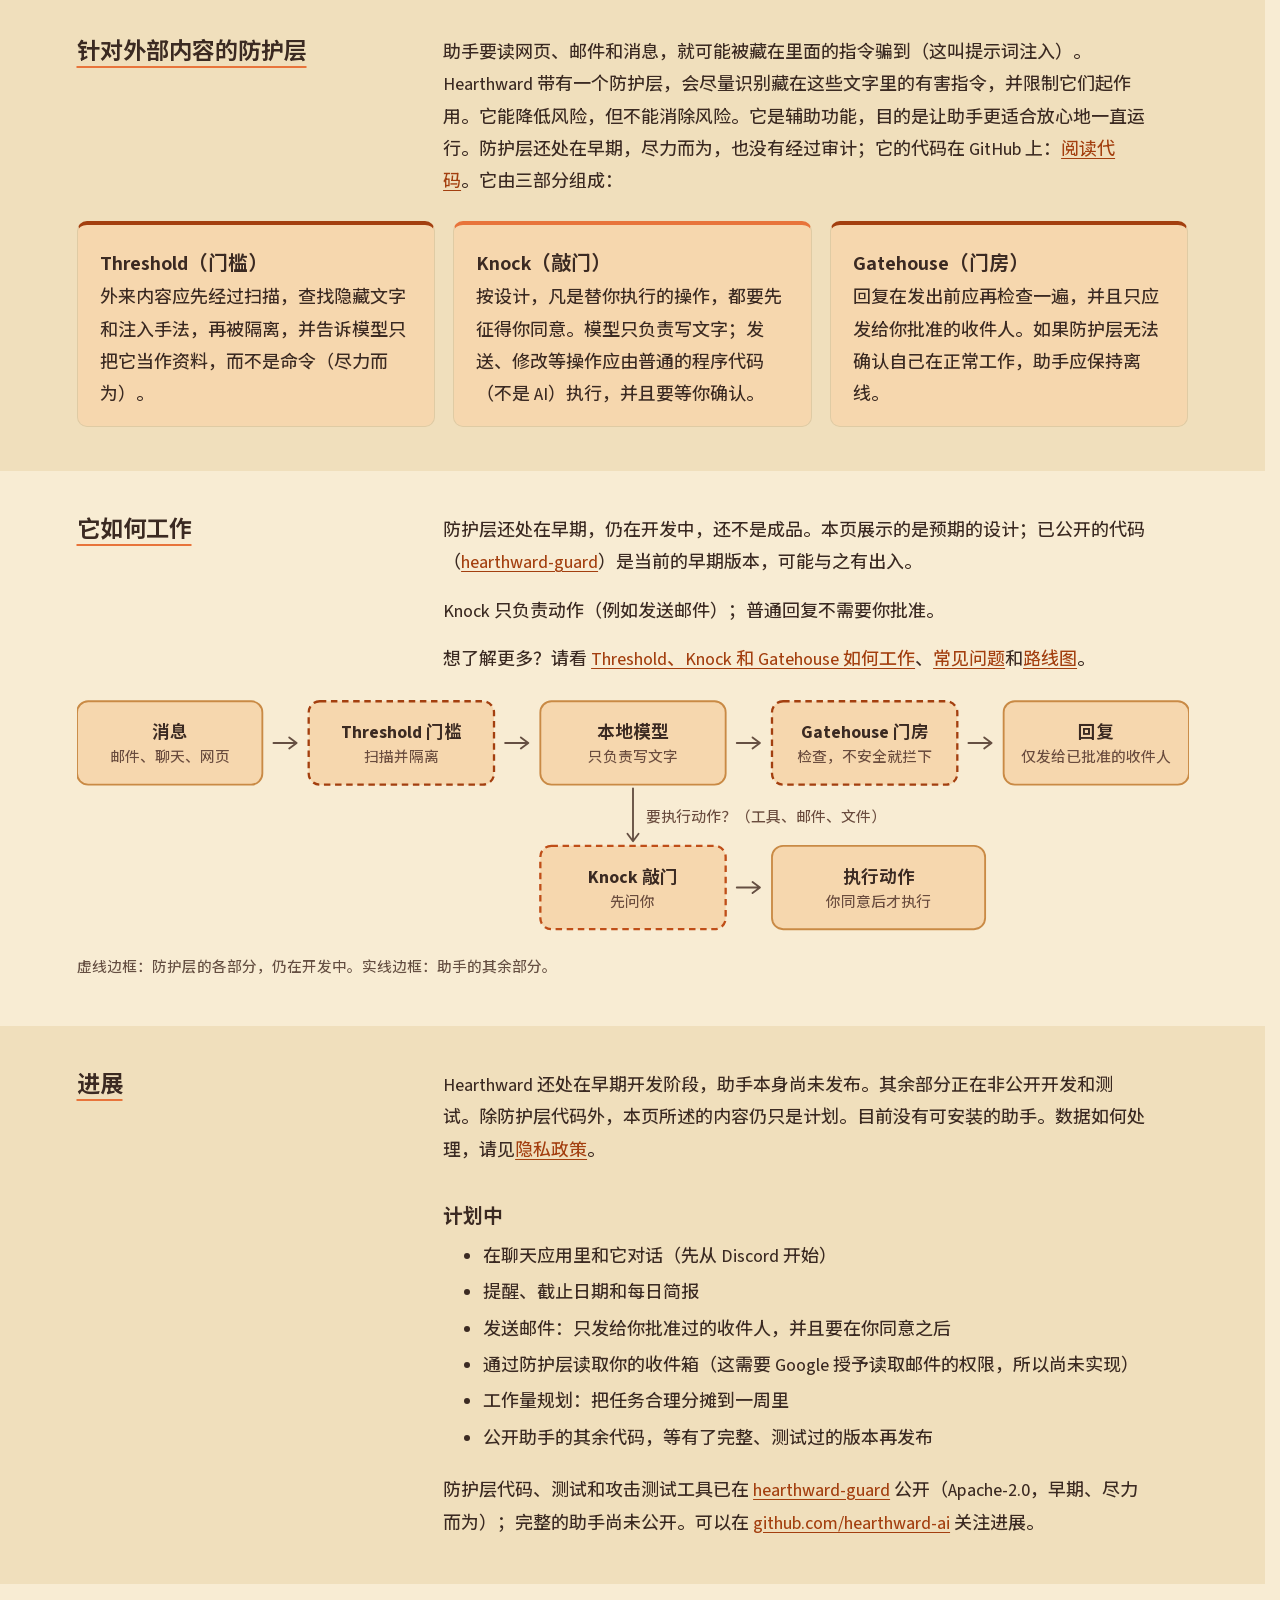
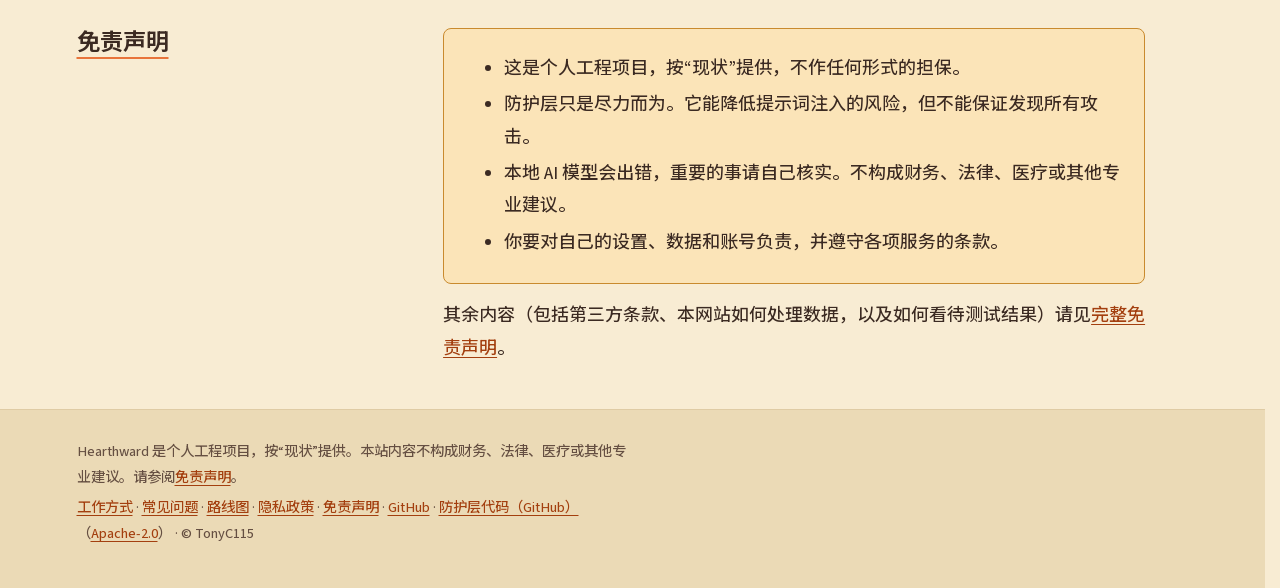
==== commit cb65f0ef: "Site: review fixes (design wording, plug-in, hero status, roadmap, privacy, footer label) Co-Authore" ====
--- a/zh/index.html
+++ b/zh/index.html
@@ -46,7 +46,7 @@
 <header>
 <div class="wrap">
   <h1><span class="nb">你自己的全天候 AI 助手，</span><span class="nb">目标是在你自己的电脑上</span><span class="nb">私密运行。</span></h1>
-  <p class="status" role="status">早期阶段：开发中，暂不可下载。</p>
+  <p class="status" role="status">早期阶段：助手仍在开发中，暂不可下载。防护层代码已公开。</p>
   <p class="tagline">提醒、截止日期和邮件草稿，都在你自己的电脑上。</p>
   <p class="tagline note">本页为英文版的中文译文，如有出入，以<a href="../index.html">英文版</a>为准。</p>
   <nav aria-label="页面栏目">
@@ -99,7 +99,7 @@
   <section id="guard">
 <div class="wrap">
     <h2>针对外部内容的防护层</h2>
-    <p>助手要读网页、邮件和消息，就可能被藏在里面的指令骗到（这叫提示词注入）。Hearthward 带有一个防护层，会尽量识别藏在这些文字里的有害指令，并限制它们起作用。它能降低风险，但不能消除风险。它是辅助功能，目的是让助手更适合放心地一直运行。防护层代码已作为早期、尽力而为的版本公开：<a href="https://github.com/hearthward-ai/hearthward-guard">在 GitHub 上阅读代码</a>。它仍在开发中。它由三部分组成：</p>
+    <p>助手要读网页、邮件和消息，就可能被藏在里面的指令骗到（这叫提示词注入）。Hearthward 带有一个防护层，会尽量识别藏在这些文字里的有害指令，并限制它们起作用。它能降低风险，但不能消除风险。它是辅助功能，目的是让助手更适合放心地一直运行。防护层还处在早期，尽力而为，也没有经过审计；它的代码在 GitHub 上：<a href="https://github.com/hearthward-ai/hearthward-guard">阅读代码</a>。它由三部分组成：</p>
     <div class="cards">
       <div class="card">
         <h3>Threshold（门槛）</h3>
@@ -120,7 +120,7 @@
   <section id="how">
 <div class="wrap">
     <h2>它如何工作</h2>
-    <p>这是计划中的设计。防护层仍在开发中，还不是成品。</p>
+    <p>防护层还处在早期，仍在开发中，还不是成品。本页展示的是预期的设计；已公开的代码（<a href="https://github.com/hearthward-ai/hearthward-guard">hearthward-guard</a>）是当前的早期版本，可能与之有出入。</p>
     <p>Knock 只负责动作（例如发送邮件）；普通回复不需要你批准。</p>
     <p>想了解更多？请看 <a href="how-it-works.html">Threshold、Knock 和 Gatehouse 如何工作</a>、<a href="faq.html">常见问题</a>和<a href="roadmap.html">路线图</a>。</p>
     <figure class="flow">
@@ -134,7 +134,7 @@
   <section id="status">
 <div class="wrap">
     <h2>进展</h2>
-    <p>Hearthward 还处在早期开发阶段，助手本身尚未发布。防护层代码已作为早期、尽力而为的版本在 GitHub 上公开；其余部分正在非公开开发和测试。本页所述的其他内容仍只是计划。目前没有可安装的助手。数据如何处理，请见<a href="privacy.html">隐私政策</a>。</p>
+    <p>Hearthward 还处在早期开发阶段，助手本身尚未发布。其余部分正在非公开开发和测试。除防护层代码外，本页所述的内容仍只是计划。目前没有可安装的助手。数据如何处理，请见<a href="privacy.html">隐私政策</a>。</p>
     <h3>计划中</h3>
     <ul>
       <li>在聊天应用里和它对话（先从 Discord 开始）</li>
@@ -167,7 +167,7 @@
 <footer>
 <div class="wrap">
   <p>Hearthward 是个人工程项目，按“现状”提供。本站内容不构成财务、法律、医疗或其他专业建议。请参阅<a href="disclaimer.html">免责声明</a>。</p>
-  <p><a href="how-it-works.html">工作方式</a> · <a href="faq.html">常见问题</a> · <a href="roadmap.html">路线图</a> · <a href="privacy.html">隐私政策</a> · <a href="disclaimer.html">免责声明</a> · <a href="https://github.com/hearthward-ai">GitHub</a> · <a href="https://github.com/hearthward-ai/hearthward-guard">防护层代码</a>（<a href="https://github.com/hearthward-ai/hearthward-guard/blob/main/LICENSE">Apache-2.0</a>） · &copy; TonyC115</p>
+  <p><a href="how-it-works.html">工作方式</a> · <a href="faq.html">常见问题</a> · <a href="roadmap.html">路线图</a> · <a href="privacy.html">隐私政策</a> · <a href="disclaimer.html">免责声明</a> · <a href="https://github.com/hearthward-ai">GitHub</a> · <a href="https://github.com/hearthward-ai/hearthward-guard">防护层代码（GitHub）</a>（<a href="https://github.com/hearthward-ai/hearthward-guard/blob/main/LICENSE">Apache-2.0</a>） · &copy; TonyC115</p>
 </div>
 </footer>
 <div class="backdrop" aria-hidden="true"></div>
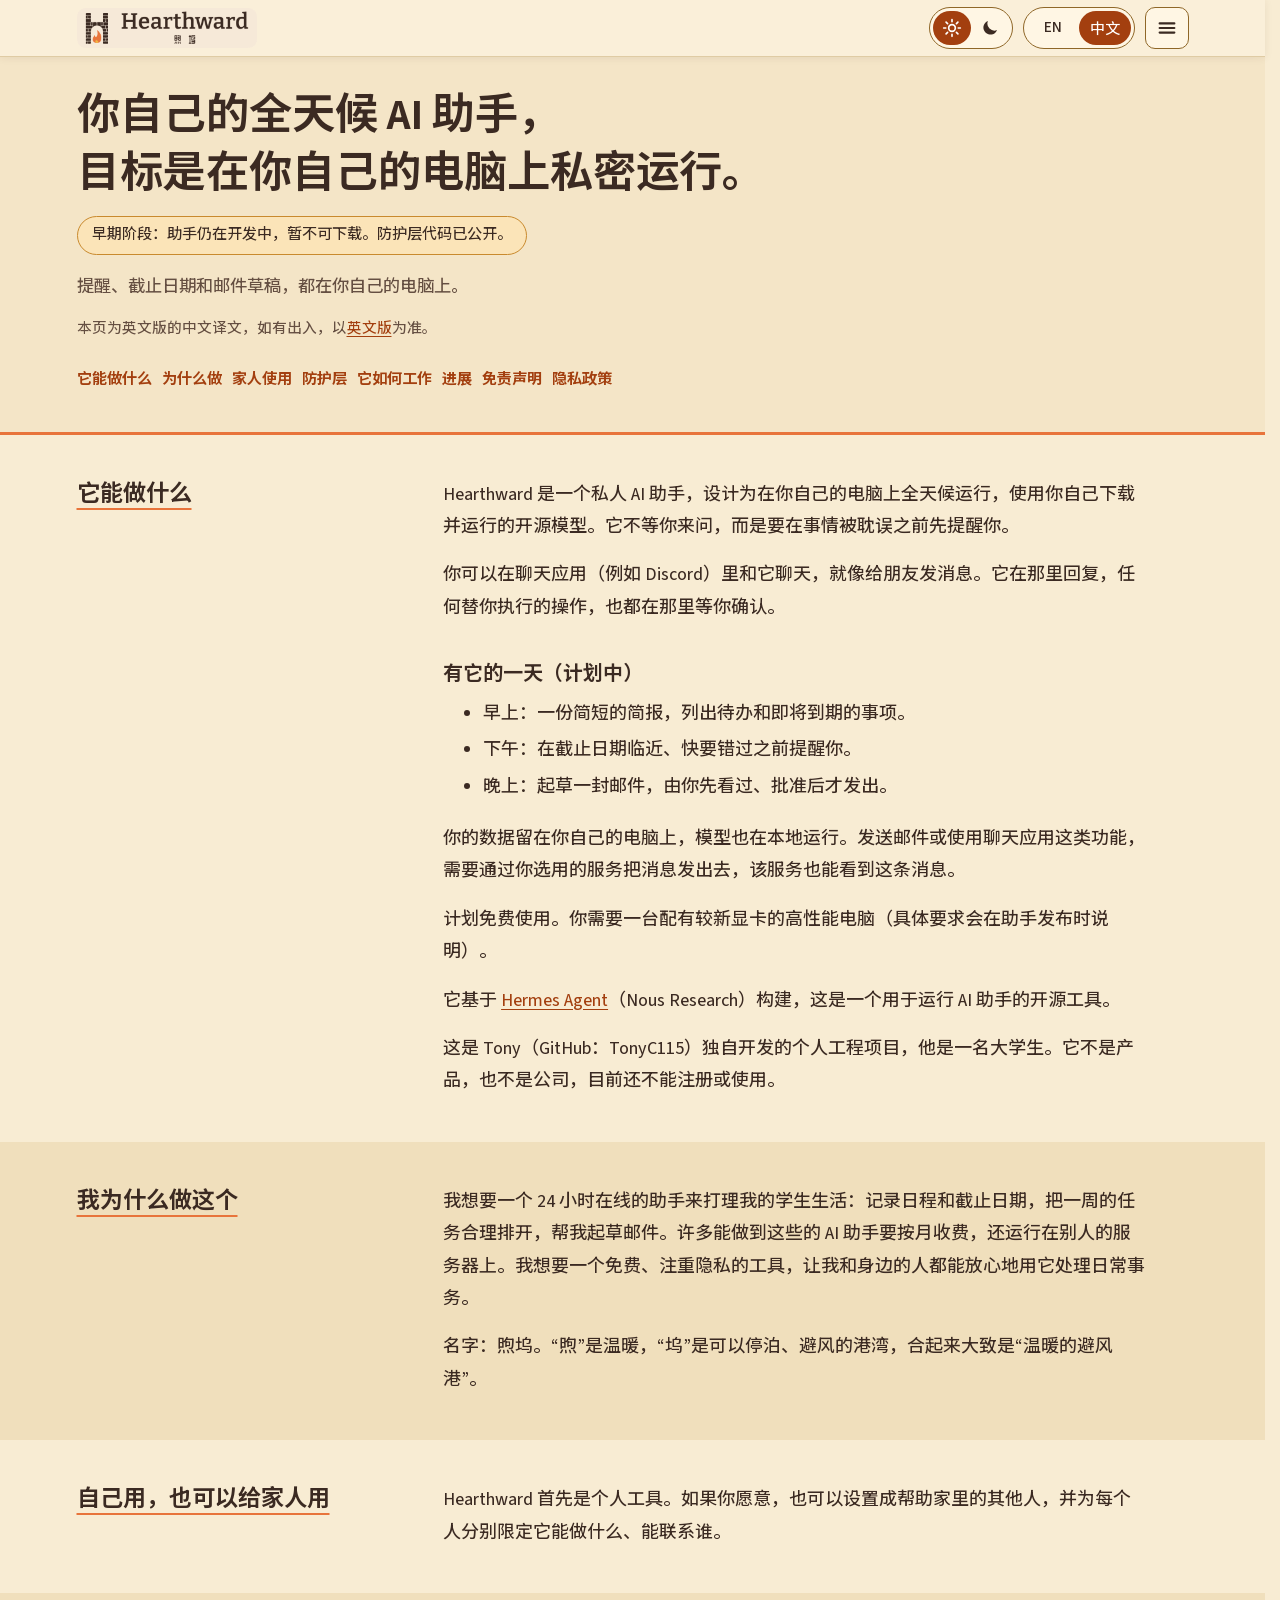
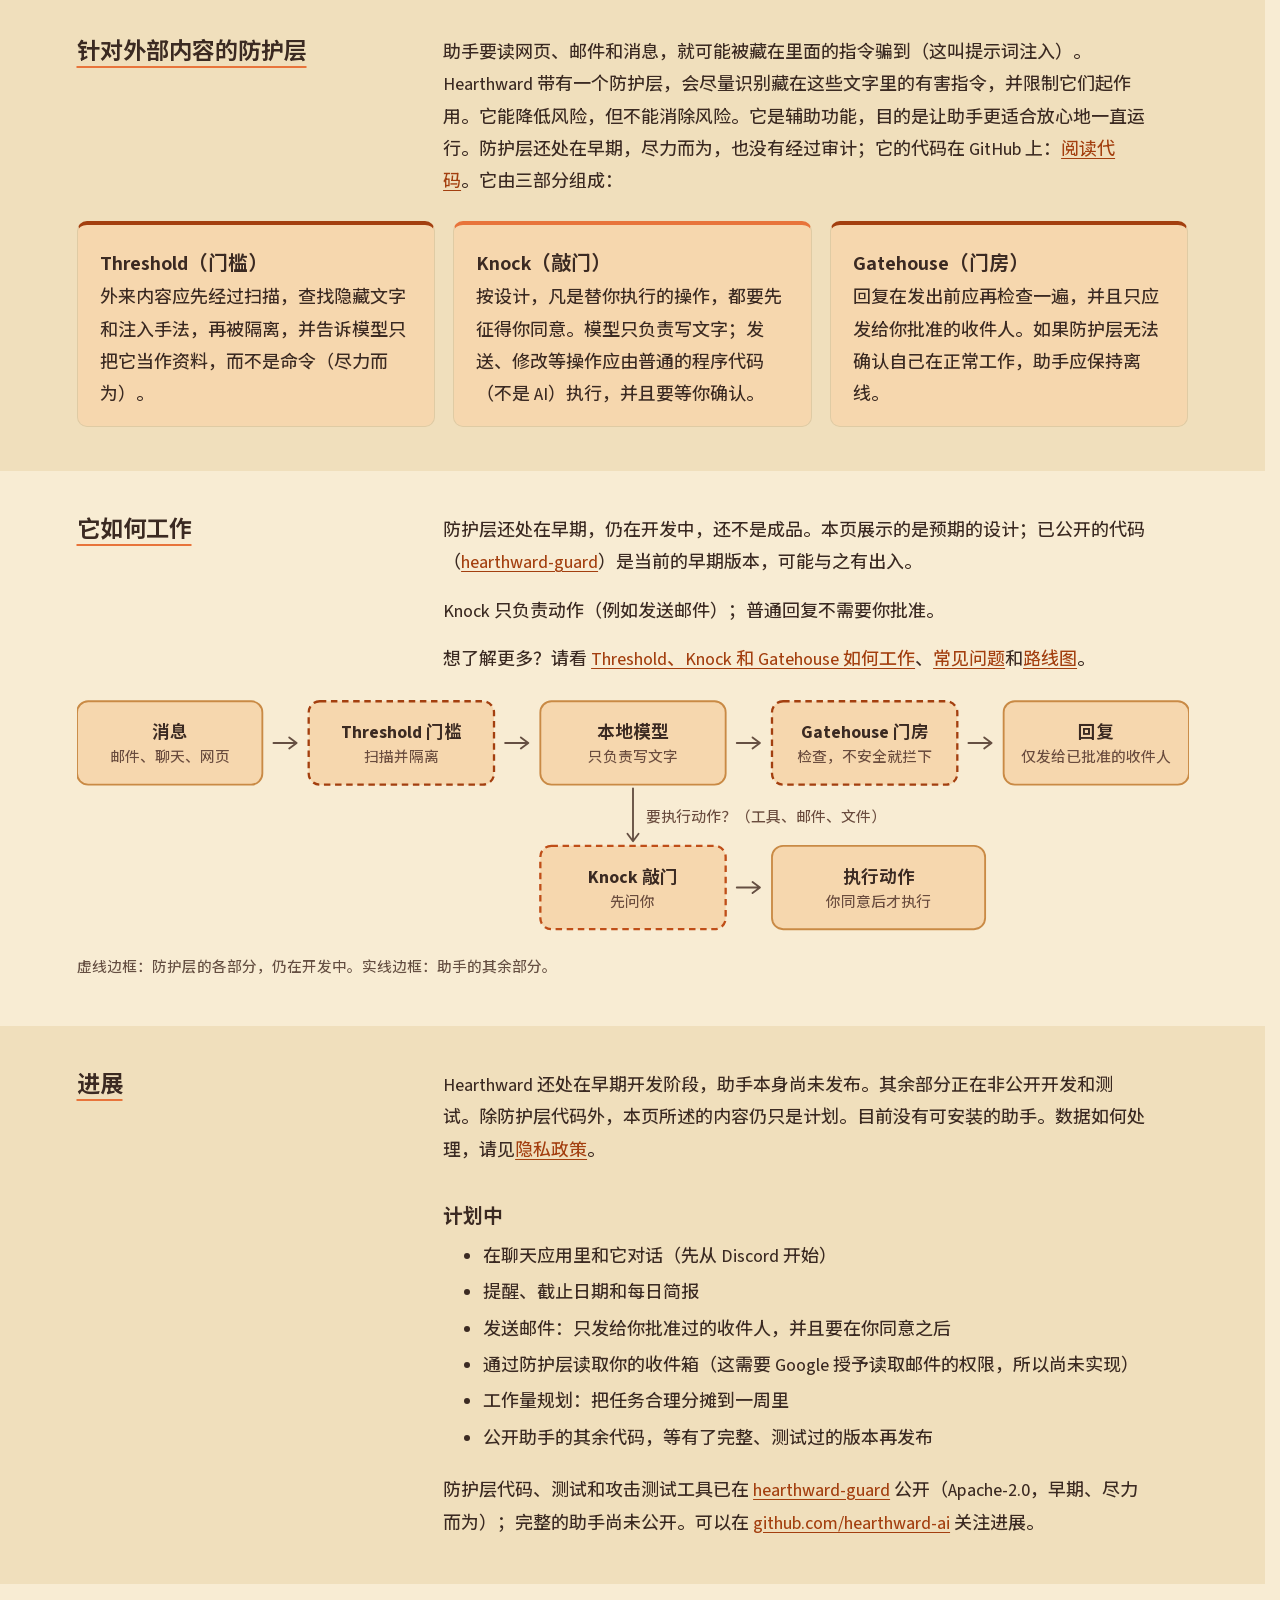
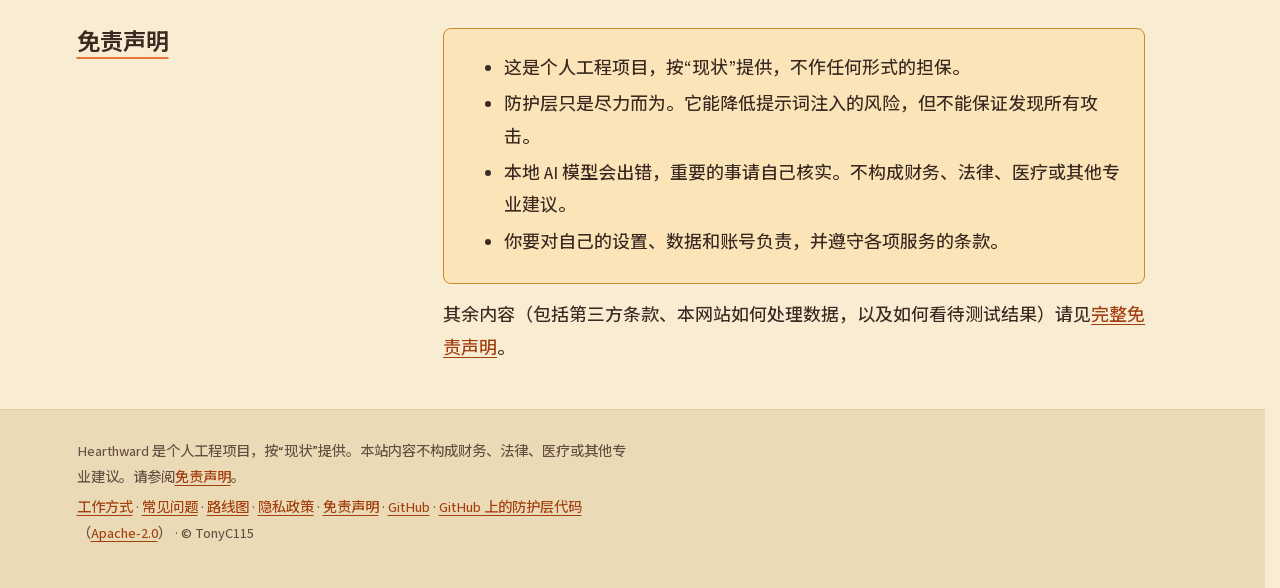
==== commit 5386ccb5: "zh footer: 'GitHub 上的防护层代码' instead of double brackets; rebuild font subsets Co-Authored-By: Claude " ====
--- a/zh/index.html
+++ b/zh/index.html
@@ -167,7 +167,7 @@
 <footer>
 <div class="wrap">
   <p>Hearthward 是个人工程项目，按“现状”提供。本站内容不构成财务、法律、医疗或其他专业建议。请参阅<a href="disclaimer.html">免责声明</a>。</p>
-  <p><a href="how-it-works.html">工作方式</a> · <a href="faq.html">常见问题</a> · <a href="roadmap.html">路线图</a> · <a href="privacy.html">隐私政策</a> · <a href="disclaimer.html">免责声明</a> · <a href="https://github.com/hearthward-ai">GitHub</a> · <a href="https://github.com/hearthward-ai/hearthward-guard">防护层代码（GitHub）</a>（<a href="https://github.com/hearthward-ai/hearthward-guard/blob/main/LICENSE">Apache-2.0</a>） · &copy; TonyC115</p>
+  <p><a href="how-it-works.html">工作方式</a> · <a href="faq.html">常见问题</a> · <a href="roadmap.html">路线图</a> · <a href="privacy.html">隐私政策</a> · <a href="disclaimer.html">免责声明</a> · <a href="https://github.com/hearthward-ai">GitHub</a> · <a href="https://github.com/hearthward-ai/hearthward-guard">GitHub 上的防护层代码</a>（<a href="https://github.com/hearthward-ai/hearthward-guard/blob/main/LICENSE">Apache-2.0</a>） · &copy; TonyC115</p>
 </div>
 </footer>
 <div class="backdrop" aria-hidden="true"></div>
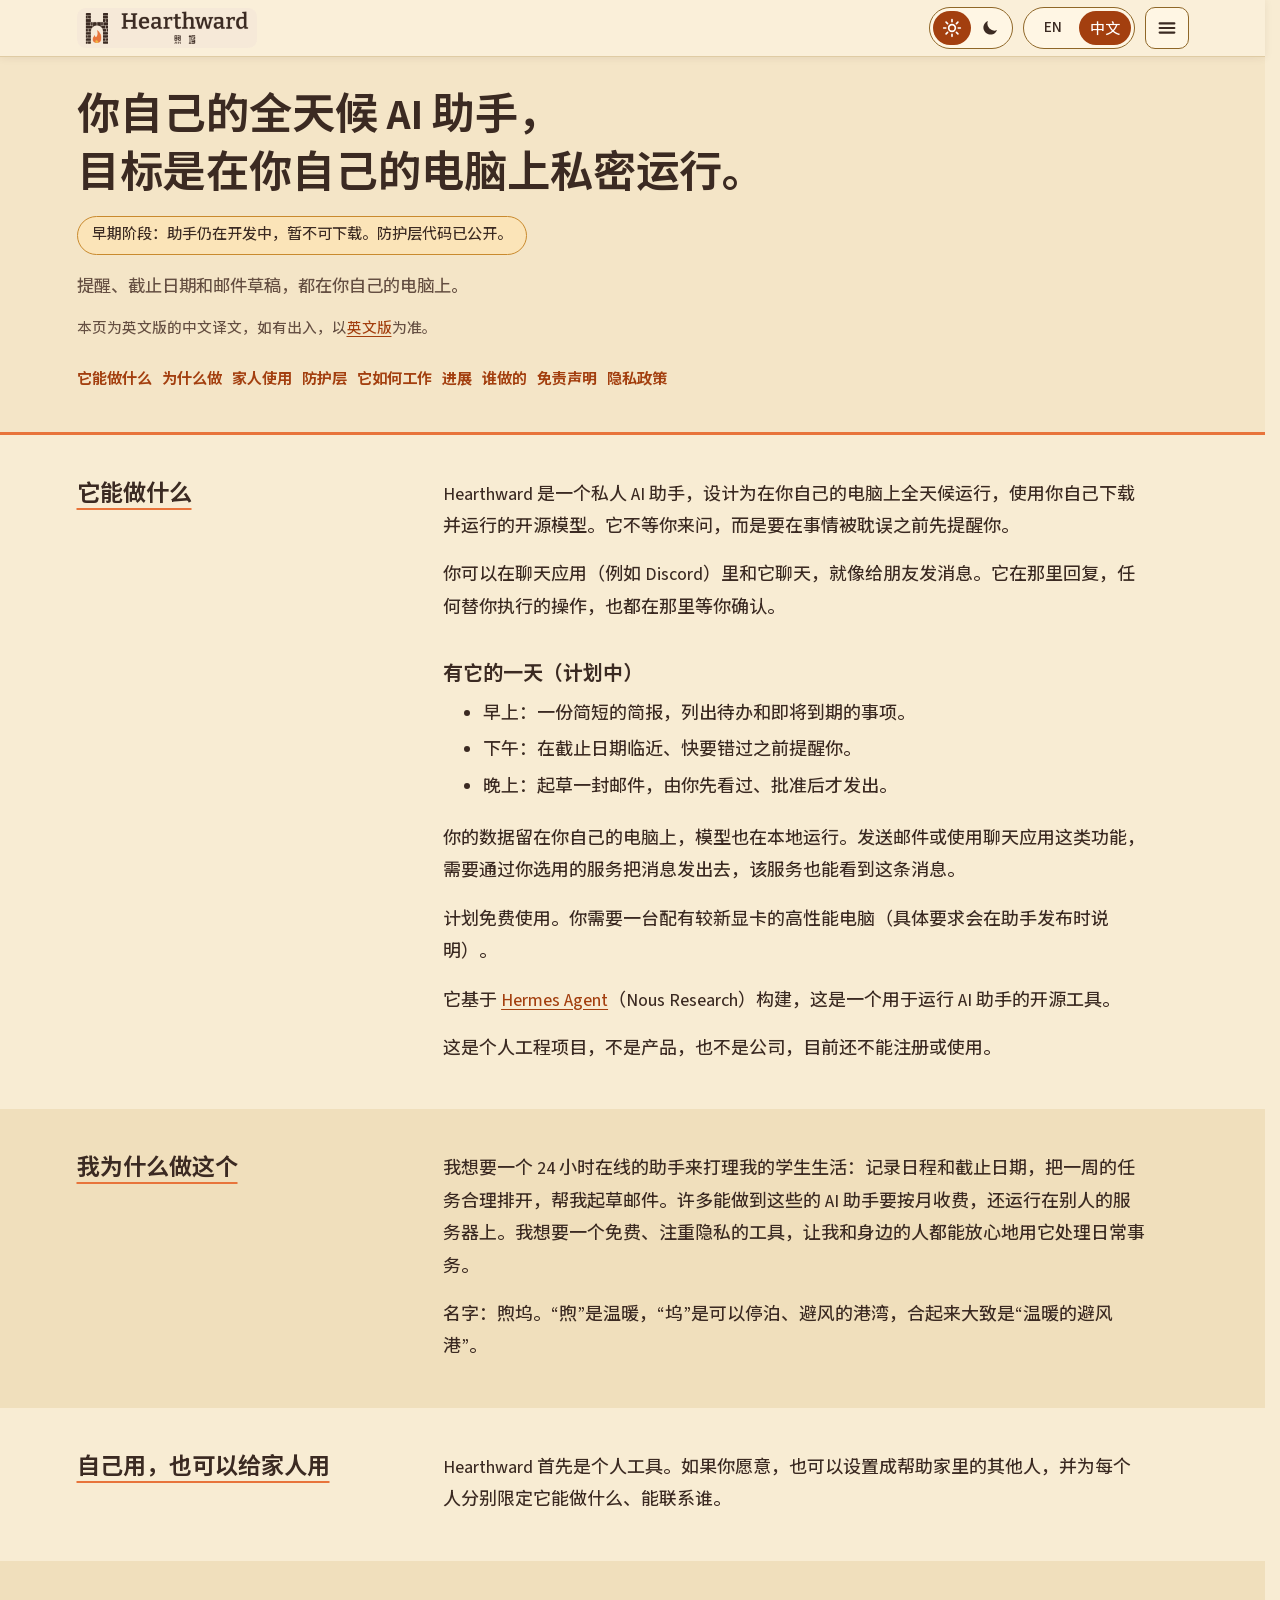
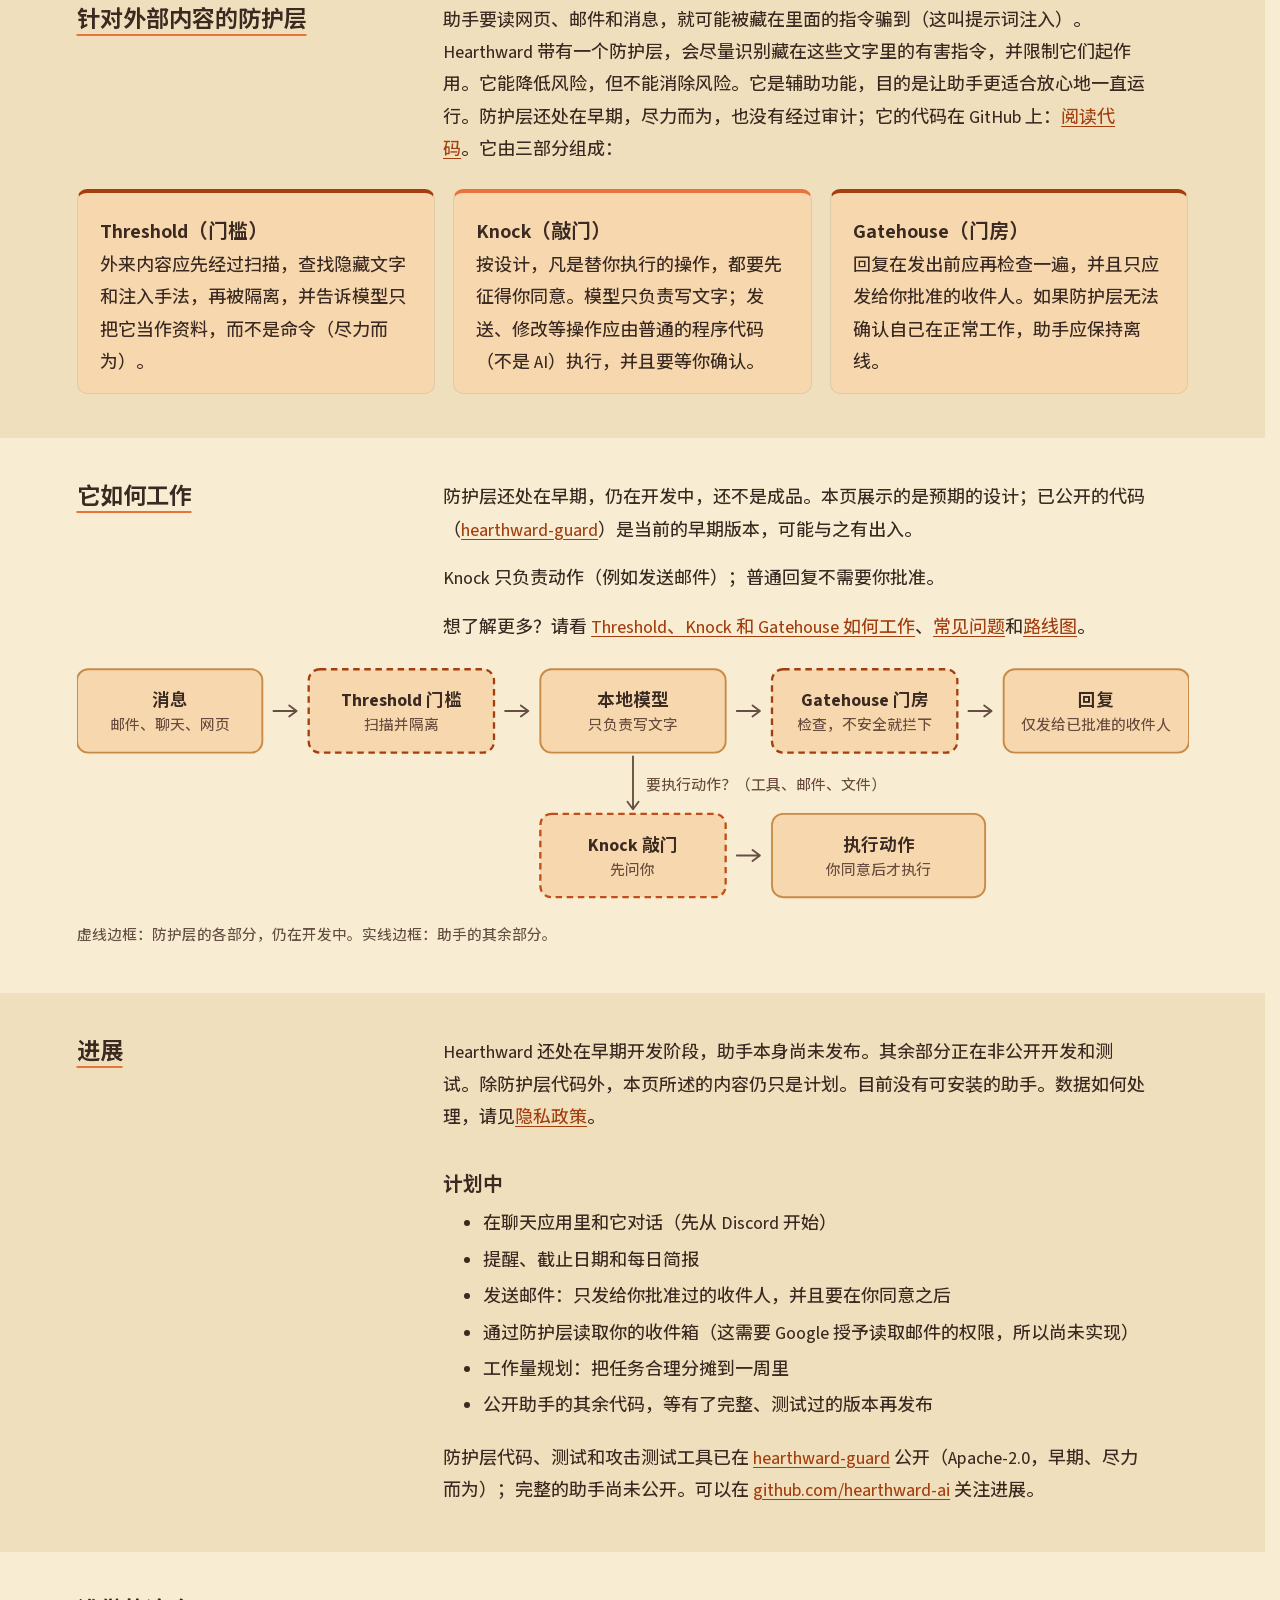
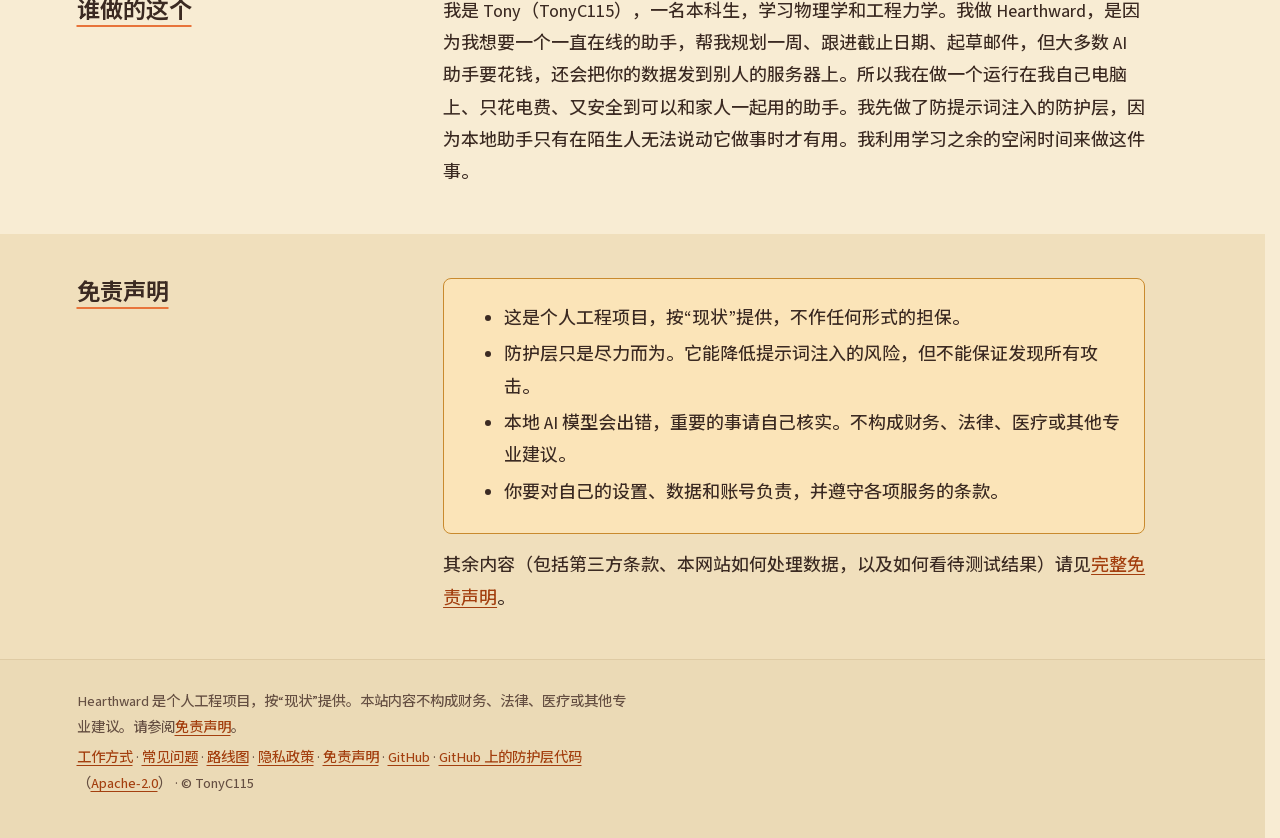
==== commit 40f867af: "Home: add "Who made this" section (en, zh); rebuild font subsets Co-Authored-By: Claude Sonnet 5.5 <" ====
--- a/zh/index.html
+++ b/zh/index.html
@@ -56,6 +56,7 @@
     <a href="#guard">防护层</a>
     <a href="#how">它如何工作</a>
     <a href="#status">进展</a>
+    <a href="#who">谁做的</a>
     <a href="disclaimer.html">免责声明</a>
     <a href="privacy.html">隐私政策</a>
   </nav>
@@ -77,7 +78,7 @@
     <p>你的数据留在你自己的电脑上，模型也在本地运行。发送邮件或使用聊天应用这类功能，需要通过你选用的服务把消息发出去，该服务也能看到这条消息。</p>
     <p>计划免费使用。你需要一台配有较新显卡的高性能电脑（具体要求会在助手发布时说明）。</p>
     <p>它基于 <a href="https://github.com/NousResearch/hermes-agent">Hermes Agent</a>（Nous Research）构建，这是一个用于运行 AI 助手的开源工具。</p>
-    <p>这是 Tony（GitHub：TonyC115）独自开发的个人工程项目，他是一名大学生。它不是产品，也不是公司，目前还不能注册或使用。</p>
+    <p>这是个人工程项目，不是产品，也不是公司，目前还不能注册或使用。</p>
   </div>
 </section>
 
@@ -148,6 +149,13 @@
   </div>
 </section>
 
+  <section id="who">
+<div class="wrap">
+    <h2>谁做的这个</h2>
+    <p>我是 Tony（TonyC115），一名本科生，学习物理学和工程力学。我做 Hearthward，是因为我想要一个一直在线的助手，帮我规划一周、跟进截止日期、起草邮件，但大多数 AI 助手要花钱，还会把你的数据发到别人的服务器上。所以我在做一个运行在我自己电脑上、只花电费、又安全到可以和家人一起用的助手。我先做了防提示词注入的防护层，因为本地助手只有在陌生人无法说动它做事时才有用。我利用学习之余的空闲时间来做这件事。</p>
+  </div>
+</section>
+
   <section id="disclaimer">
 <div class="wrap">
     <h2>免责声明</h2>
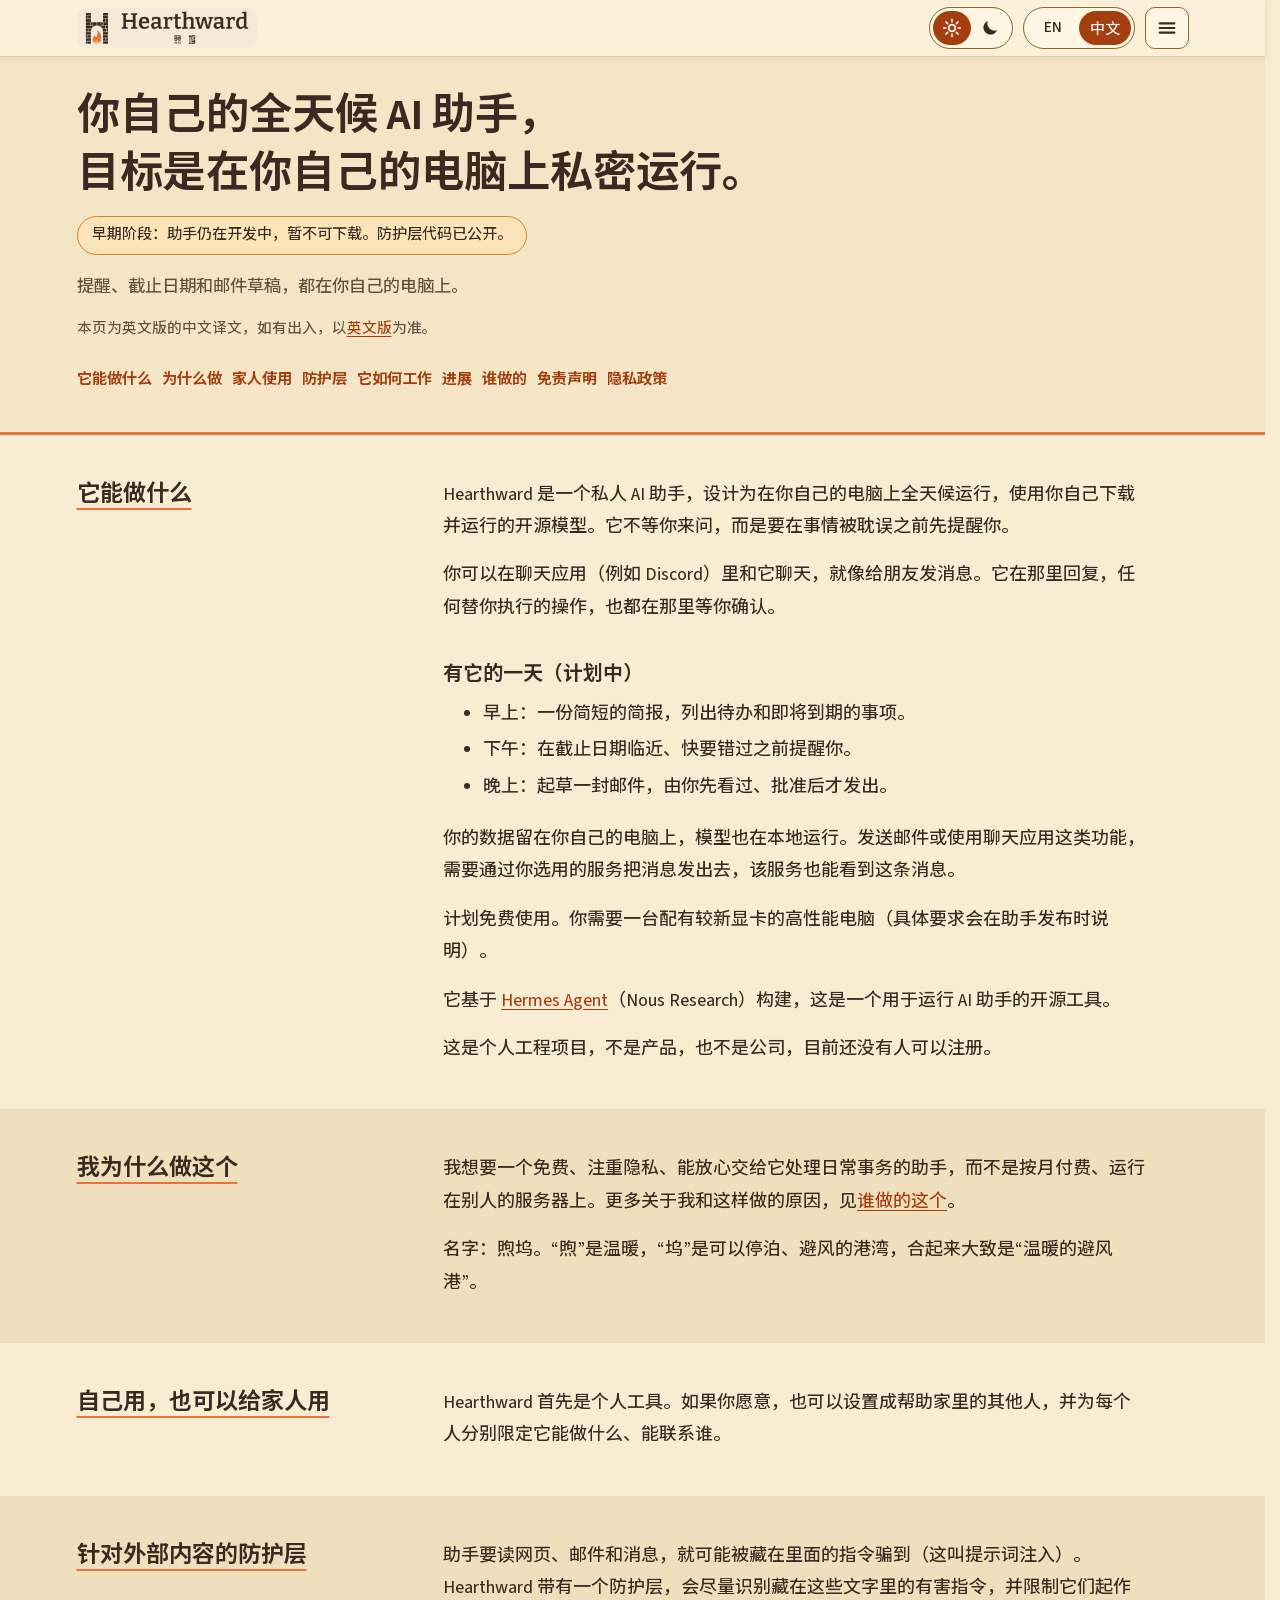
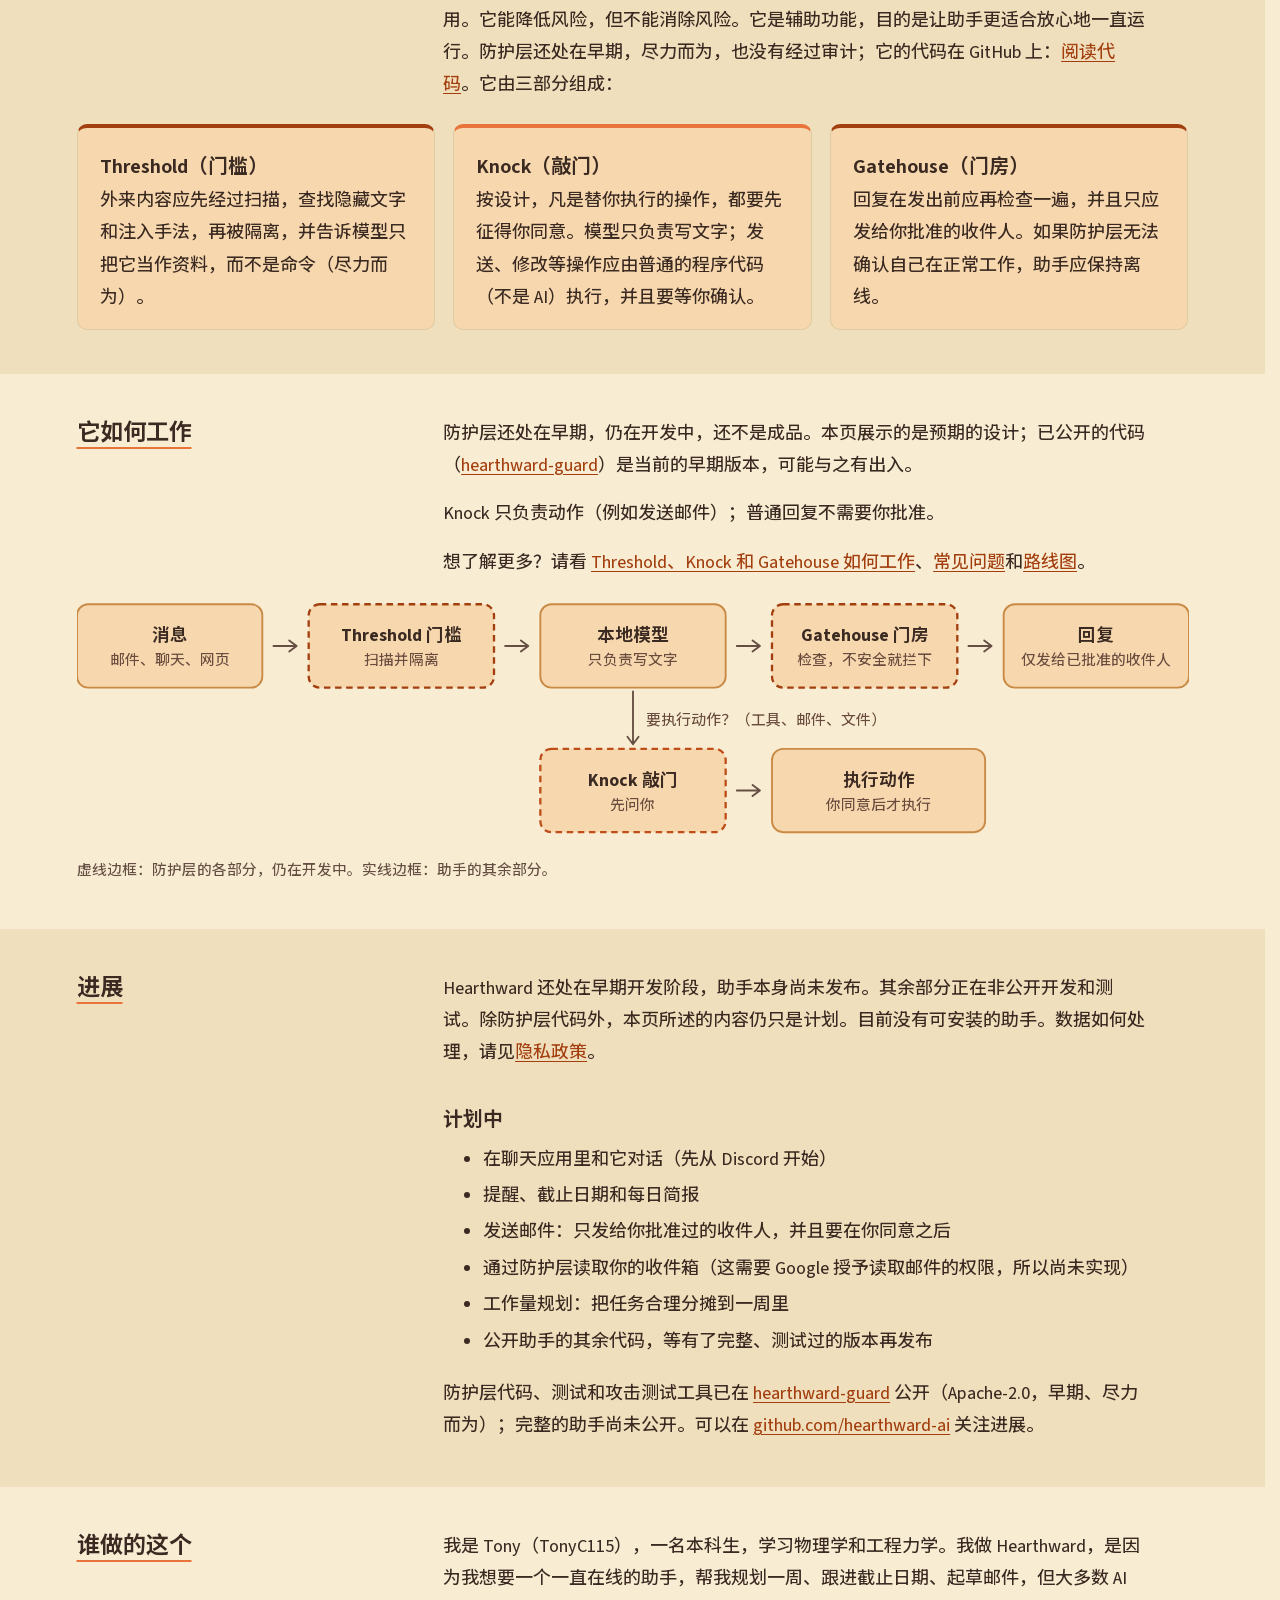
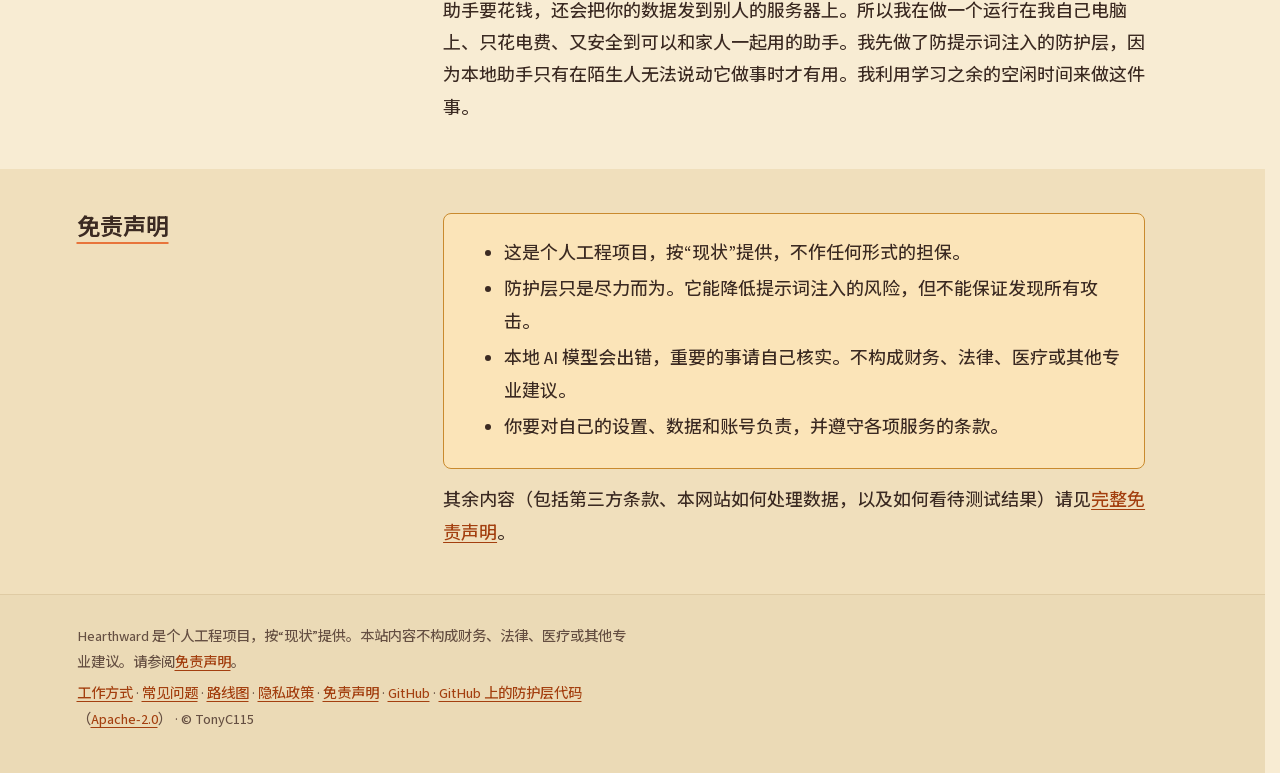
==== commit 6822df64: "Home/FAQ: trim Why section, align author wording, fix zh sign-up line Co-Authored-By: Claude Sonnet " ====
--- a/zh/index.html
+++ b/zh/index.html
@@ -78,14 +78,14 @@
     <p>你的数据留在你自己的电脑上，模型也在本地运行。发送邮件或使用聊天应用这类功能，需要通过你选用的服务把消息发出去，该服务也能看到这条消息。</p>
     <p>计划免费使用。你需要一台配有较新显卡的高性能电脑（具体要求会在助手发布时说明）。</p>
     <p>它基于 <a href="https://github.com/NousResearch/hermes-agent">Hermes Agent</a>（Nous Research）构建，这是一个用于运行 AI 助手的开源工具。</p>
-    <p>这是个人工程项目，不是产品，也不是公司，目前还不能注册或使用。</p>
+    <p>这是个人工程项目，不是产品，也不是公司，目前还没有人可以注册。</p>
   </div>
 </section>
 
   <section id="why">
 <div class="wrap">
     <h2>我为什么做这个</h2>
-    <p>我想要一个 24 小时在线的助手来打理我的学生生活：记录日程和截止日期，把一周的任务合理排开，帮我起草邮件。许多能做到这些的 AI 助手要按月收费，还运行在别人的服务器上。我想要一个免费、注重隐私的工具，让我和身边的人都能放心地用它处理日常事务。</p>
+    <p>我想要一个免费、注重隐私、能放心交给它处理日常事务的助手，而不是按月付费、运行在别人的服务器上。更多关于我和这样做的原因，见<a href="#who">谁做的这个</a>。</p>
     <p>名字：煦坞。“煦”是温暖，“坞”是可以停泊、避风的港湾，合起来大致是“温暖的避风港”。</p>
   </div>
 </section>
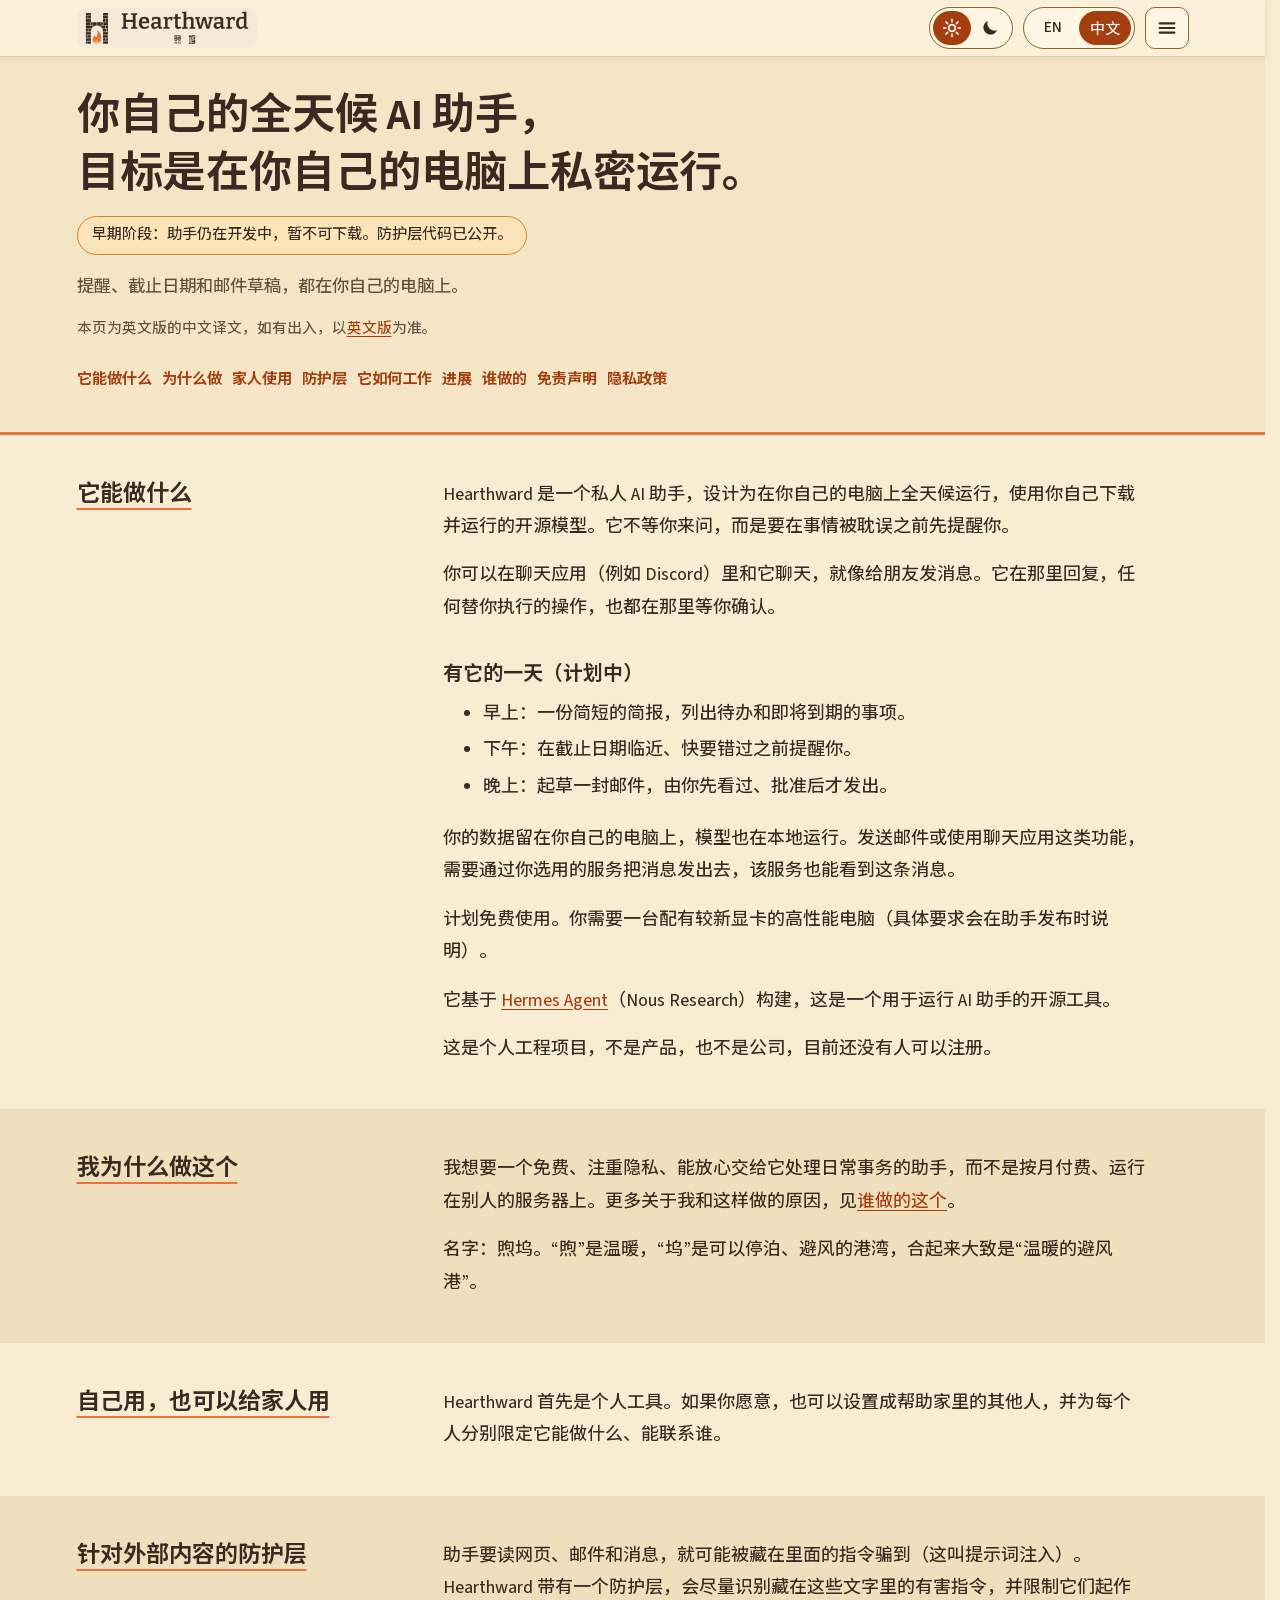
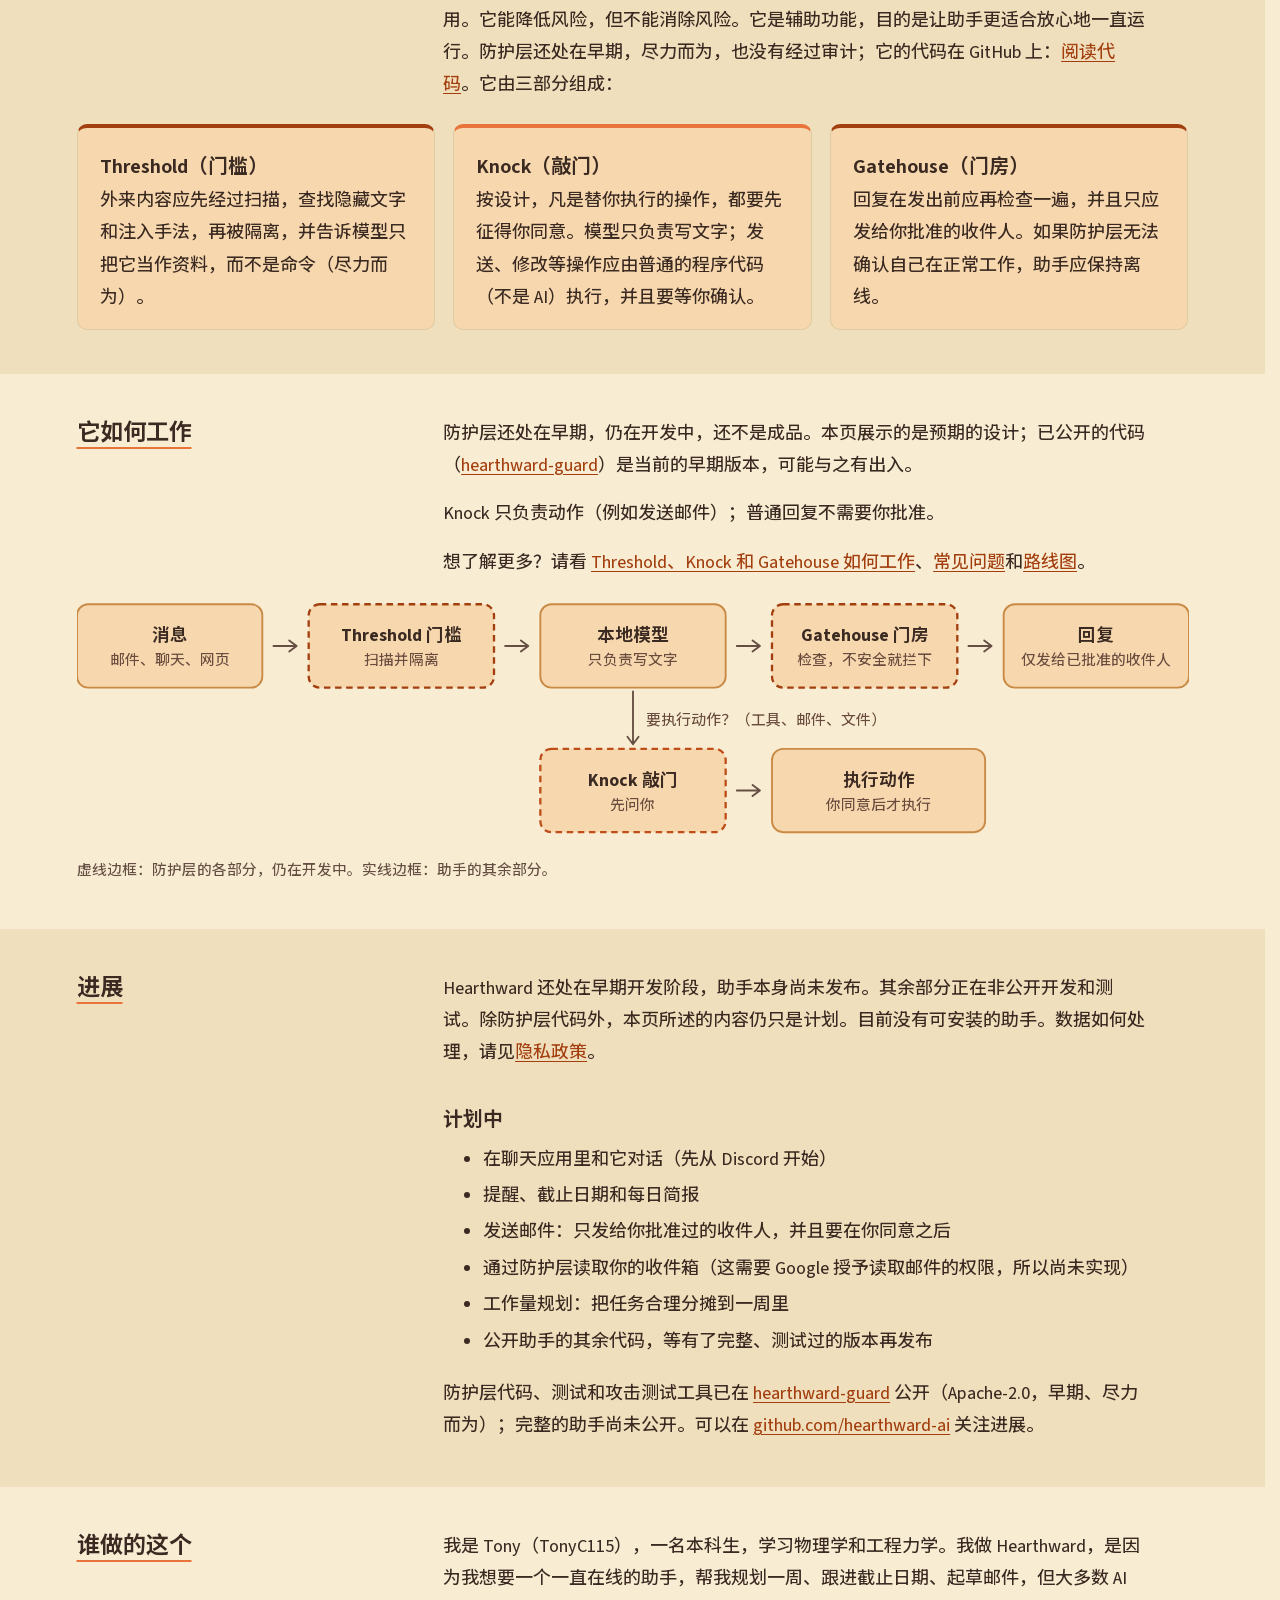
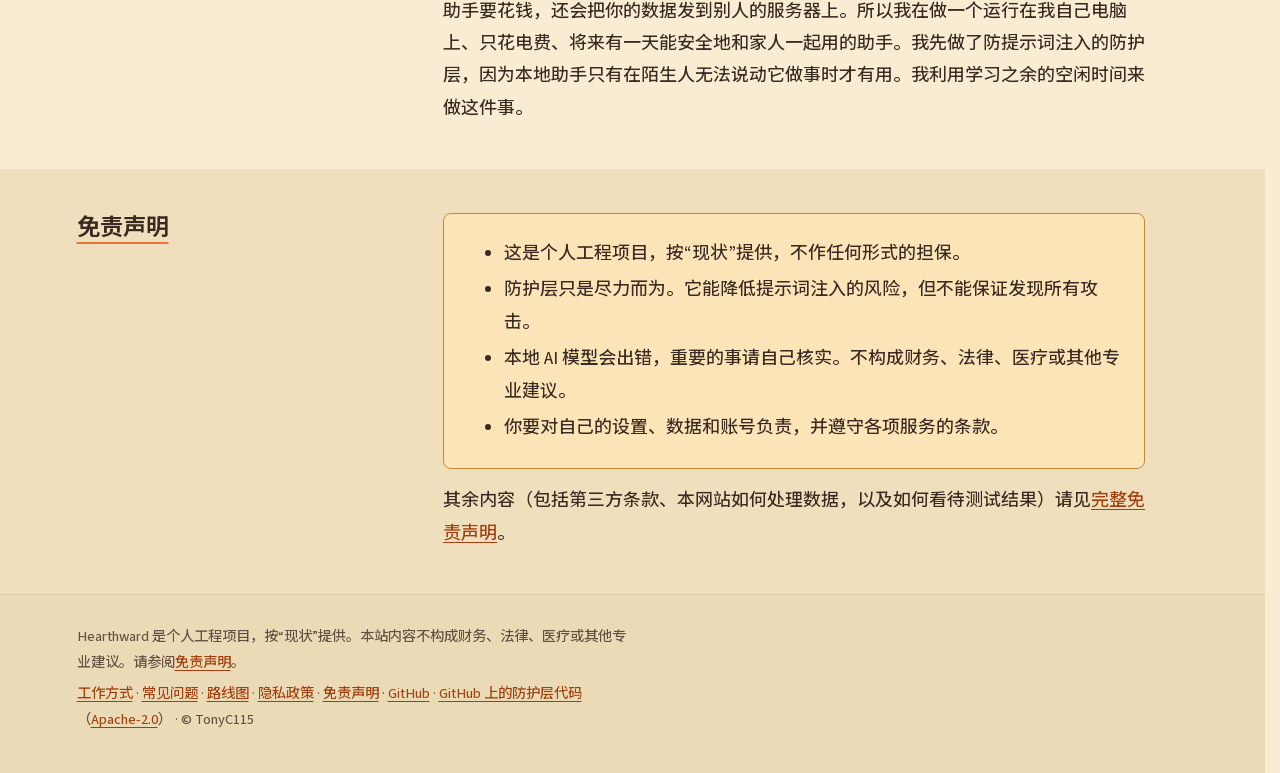
==== commit b6f353e8: "Who made this: 'one day' (en + zh); rebuild font subsets Co-Authored-By: Claude Opus 5.5 <noreply@an" ====
--- a/zh/index.html
+++ b/zh/index.html
@@ -152,7 +152,7 @@
   <section id="who">
 <div class="wrap">
     <h2>谁做的这个</h2>
-    <p>我是 Tony（TonyC115），一名本科生，学习物理学和工程力学。我做 Hearthward，是因为我想要一个一直在线的助手，帮我规划一周、跟进截止日期、起草邮件，但大多数 AI 助手要花钱，还会把你的数据发到别人的服务器上。所以我在做一个运行在我自己电脑上、只花电费、又安全到可以和家人一起用的助手。我先做了防提示词注入的防护层，因为本地助手只有在陌生人无法说动它做事时才有用。我利用学习之余的空闲时间来做这件事。</p>
+    <p>我是 Tony（TonyC115），一名本科生，学习物理学和工程力学。我做 Hearthward，是因为我想要一个一直在线的助手，帮我规划一周、跟进截止日期、起草邮件，但大多数 AI 助手要花钱，还会把你的数据发到别人的服务器上。所以我在做一个运行在我自己电脑上、只花电费、将来有一天能安全地和家人一起用的助手。我先做了防提示词注入的防护层，因为本地助手只有在陌生人无法说动它做事时才有用。我利用学习之余的空闲时间来做这件事。</p>
   </div>
 </section>
 
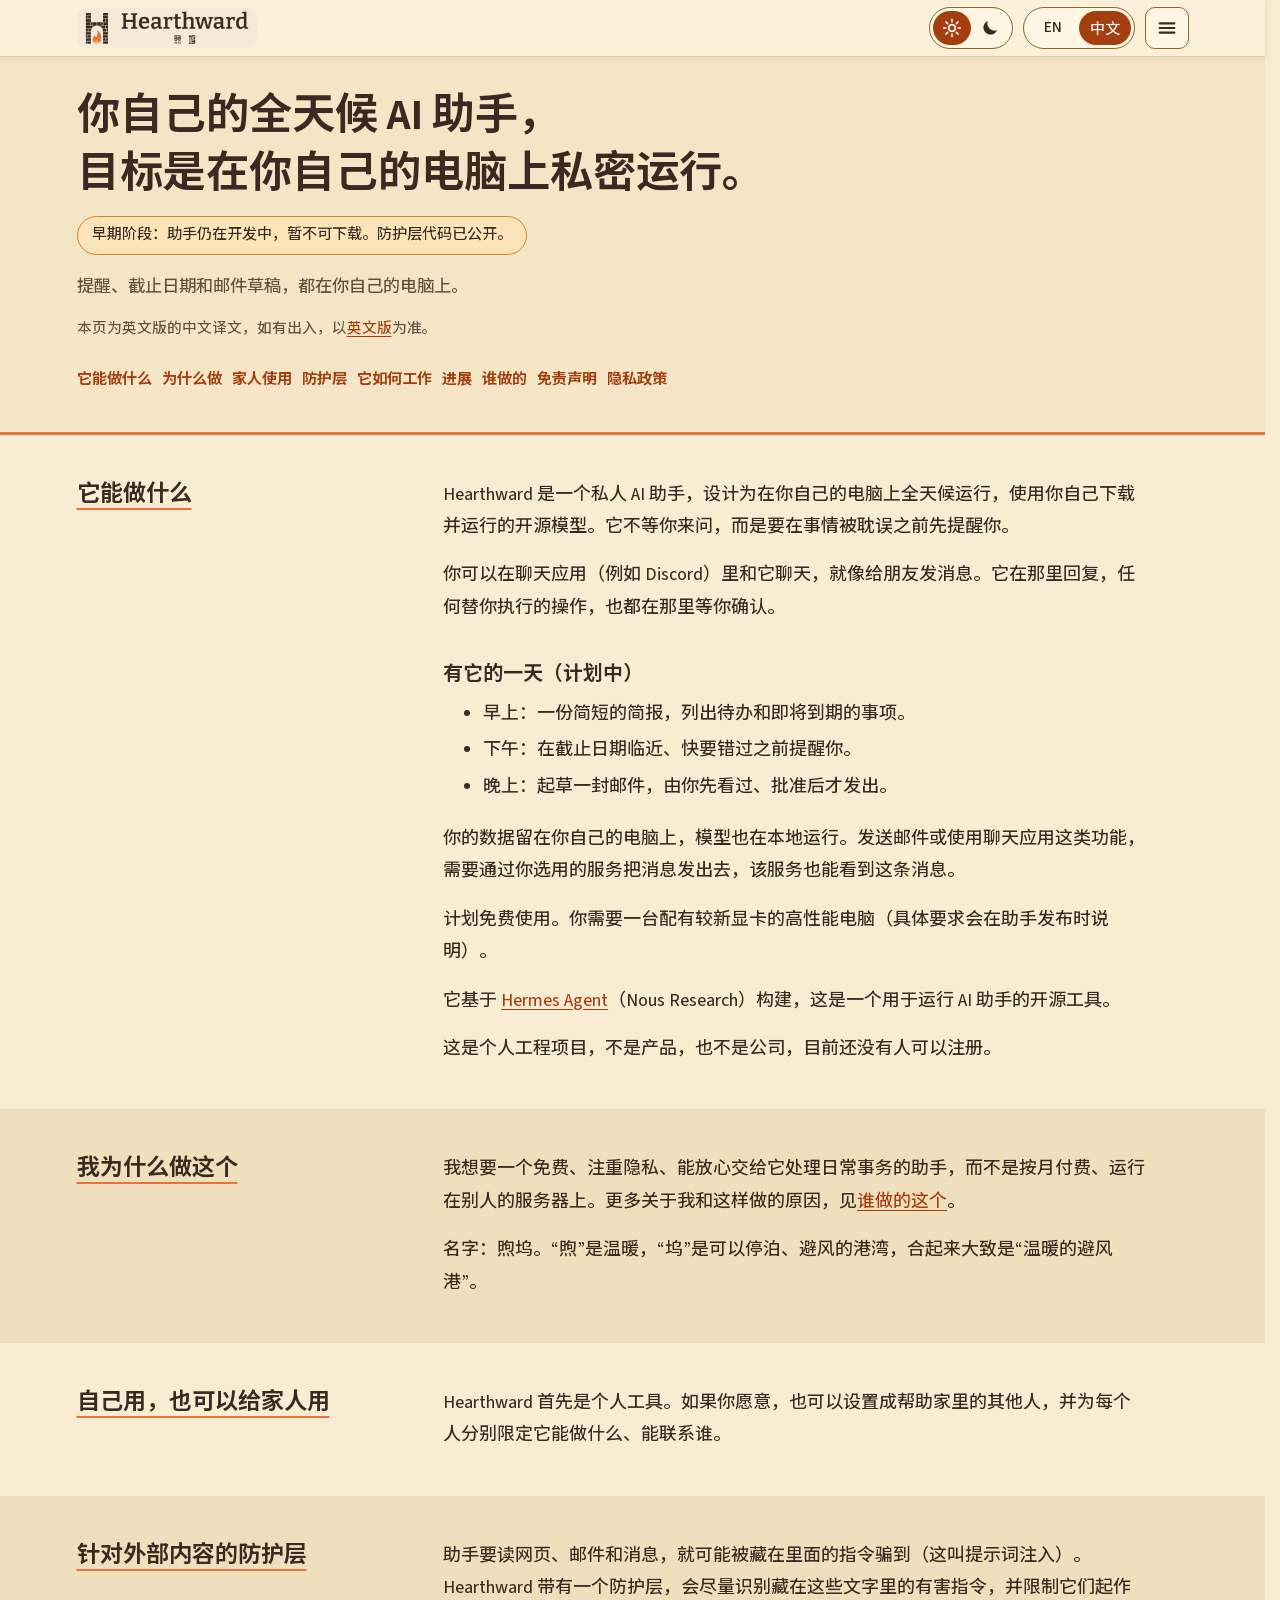
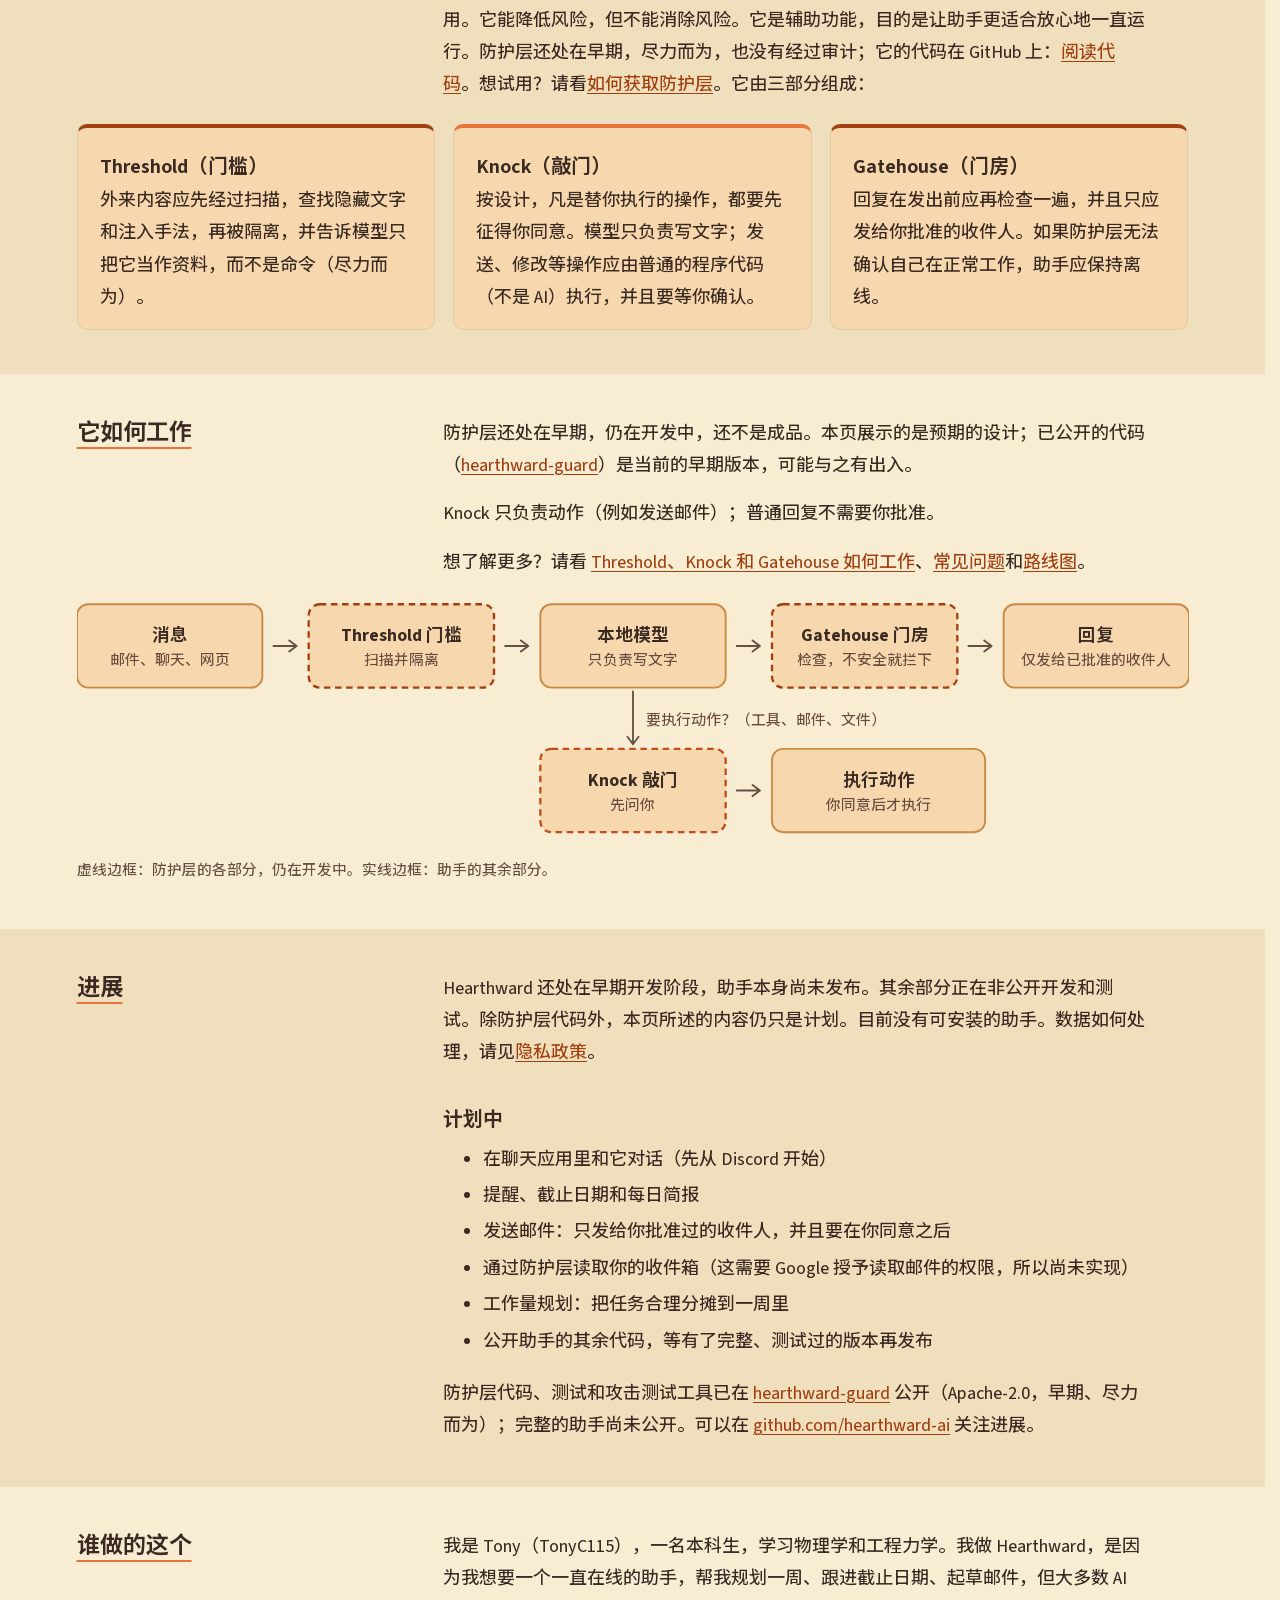
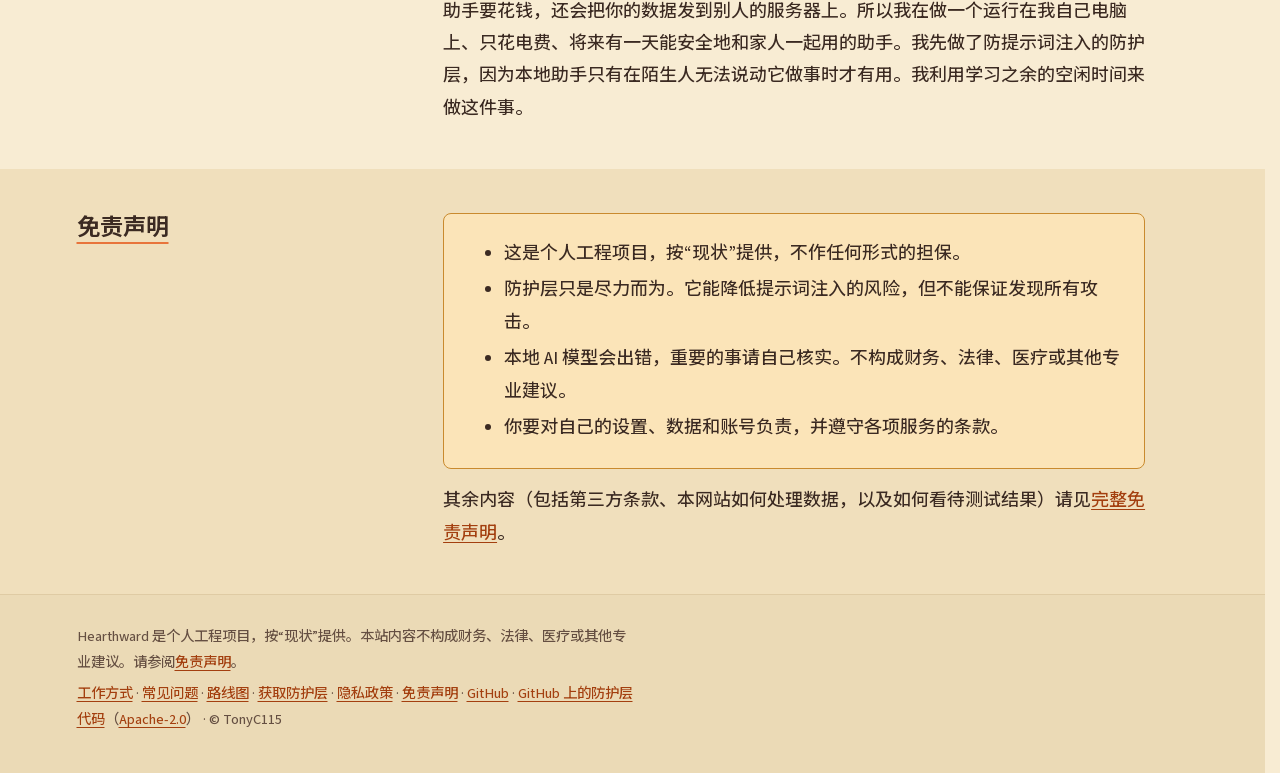
==== commit 50380115: "Add 'Get the guard' page (en, zh), menu and footer links, home link; rebuild font subsets Co-Authore" ====
--- a/zh/index.html
+++ b/zh/index.html
@@ -100,7 +100,7 @@
   <section id="guard">
 <div class="wrap">
     <h2>针对外部内容的防护层</h2>
-    <p>助手要读网页、邮件和消息，就可能被藏在里面的指令骗到（这叫提示词注入）。Hearthward 带有一个防护层，会尽量识别藏在这些文字里的有害指令，并限制它们起作用。它能降低风险，但不能消除风险。它是辅助功能，目的是让助手更适合放心地一直运行。防护层还处在早期，尽力而为，也没有经过审计；它的代码在 GitHub 上：<a href="https://github.com/hearthward-ai/hearthward-guard">阅读代码</a>。它由三部分组成：</p>
+    <p>助手要读网页、邮件和消息，就可能被藏在里面的指令骗到（这叫提示词注入）。Hearthward 带有一个防护层，会尽量识别藏在这些文字里的有害指令，并限制它们起作用。它能降低风险，但不能消除风险。它是辅助功能，目的是让助手更适合放心地一直运行。防护层还处在早期，尽力而为，也没有经过审计；它的代码在 GitHub 上：<a href="https://github.com/hearthward-ai/hearthward-guard">阅读代码</a>。想试用？请看<a href="get-the-guard.html">如何获取防护层</a>。它由三部分组成：</p>
     <div class="cards">
       <div class="card">
         <h3>Threshold（门槛）</h3>
@@ -175,7 +175,7 @@
 <footer>
 <div class="wrap">
   <p>Hearthward 是个人工程项目，按“现状”提供。本站内容不构成财务、法律、医疗或其他专业建议。请参阅<a href="disclaimer.html">免责声明</a>。</p>
-  <p><a href="how-it-works.html">工作方式</a> · <a href="faq.html">常见问题</a> · <a href="roadmap.html">路线图</a> · <a href="privacy.html">隐私政策</a> · <a href="disclaimer.html">免责声明</a> · <a href="https://github.com/hearthward-ai">GitHub</a> · <a href="https://github.com/hearthward-ai/hearthward-guard">GitHub 上的防护层代码</a>（<a href="https://github.com/hearthward-ai/hearthward-guard/blob/main/LICENSE">Apache-2.0</a>） · &copy; TonyC115</p>
+  <p><a href="how-it-works.html">工作方式</a> · <a href="faq.html">常见问题</a> · <a href="roadmap.html">路线图</a> · <a href="get-the-guard.html">获取防护层</a> · <a href="privacy.html">隐私政策</a> · <a href="disclaimer.html">免责声明</a> · <a href="https://github.com/hearthward-ai">GitHub</a> · <a href="https://github.com/hearthward-ai/hearthward-guard">GitHub 上的防护层代码</a>（<a href="https://github.com/hearthward-ai/hearthward-guard/blob/main/LICENSE">Apache-2.0</a>） · &copy; TonyC115</p>
 </div>
 </footer>
 <div class="backdrop" aria-hidden="true"></div>
@@ -186,6 +186,7 @@
     <li><a href="how-it-works.html">工作方式</a></li>
     <li><a href="faq.html">常见问题</a></li>
     <li><a href="roadmap.html">路线图</a></li>
+    <li><a href="get-the-guard.html">获取防护层</a></li>
     <li><a href="privacy.html">隐私政策</a></li>
     <li><a href="disclaimer.html">免责声明</a></li>
     <li class="ext"><a href="https://github.com/hearthward-ai">GitHub</a></li>
--- a/style.css
+++ b/style.css
@@ -179,4 +179,11 @@
 .drawer a[aria-current=page]{background:var(--tint);box-shadow:inset 4px 0 0 var(--flame)}
 .drawer a:focus-visible{outline:3px solid var(--accent);outline-offset:-3px}
 .drawer li.ext{margin-top:10px;padding-top:10px;border-top:1px solid var(--line)}
-@media (prefers-reduced-motion:reduce){.backdrop,.drawer{transition:none!important}}+@media (prefers-reduced-motion:reduce){.backdrop,.drawer{transition:none!important}}
+/* "Get the guard" page: big link blocks */
+.getlinks{list-style:none;margin:0 0 22px;padding:0;display:grid;gap:12px;max-width:72ch}
+.getlinks a{display:block;padding:16px 20px;background:var(--card);border:1px solid var(--line);border-left:6px solid var(--flame);border-radius:8px;text-decoration:none;color:var(--accent)}
+.getlinks a strong{display:block;font-size:1.2rem}
+.getlinks a span{display:block;margin-top:2px;color:var(--muted);font-size:.95rem}
+.getlinks a:hover strong{text-decoration:underline}
+html:lang(zh-Hans) .getlinks{max-width:39em}
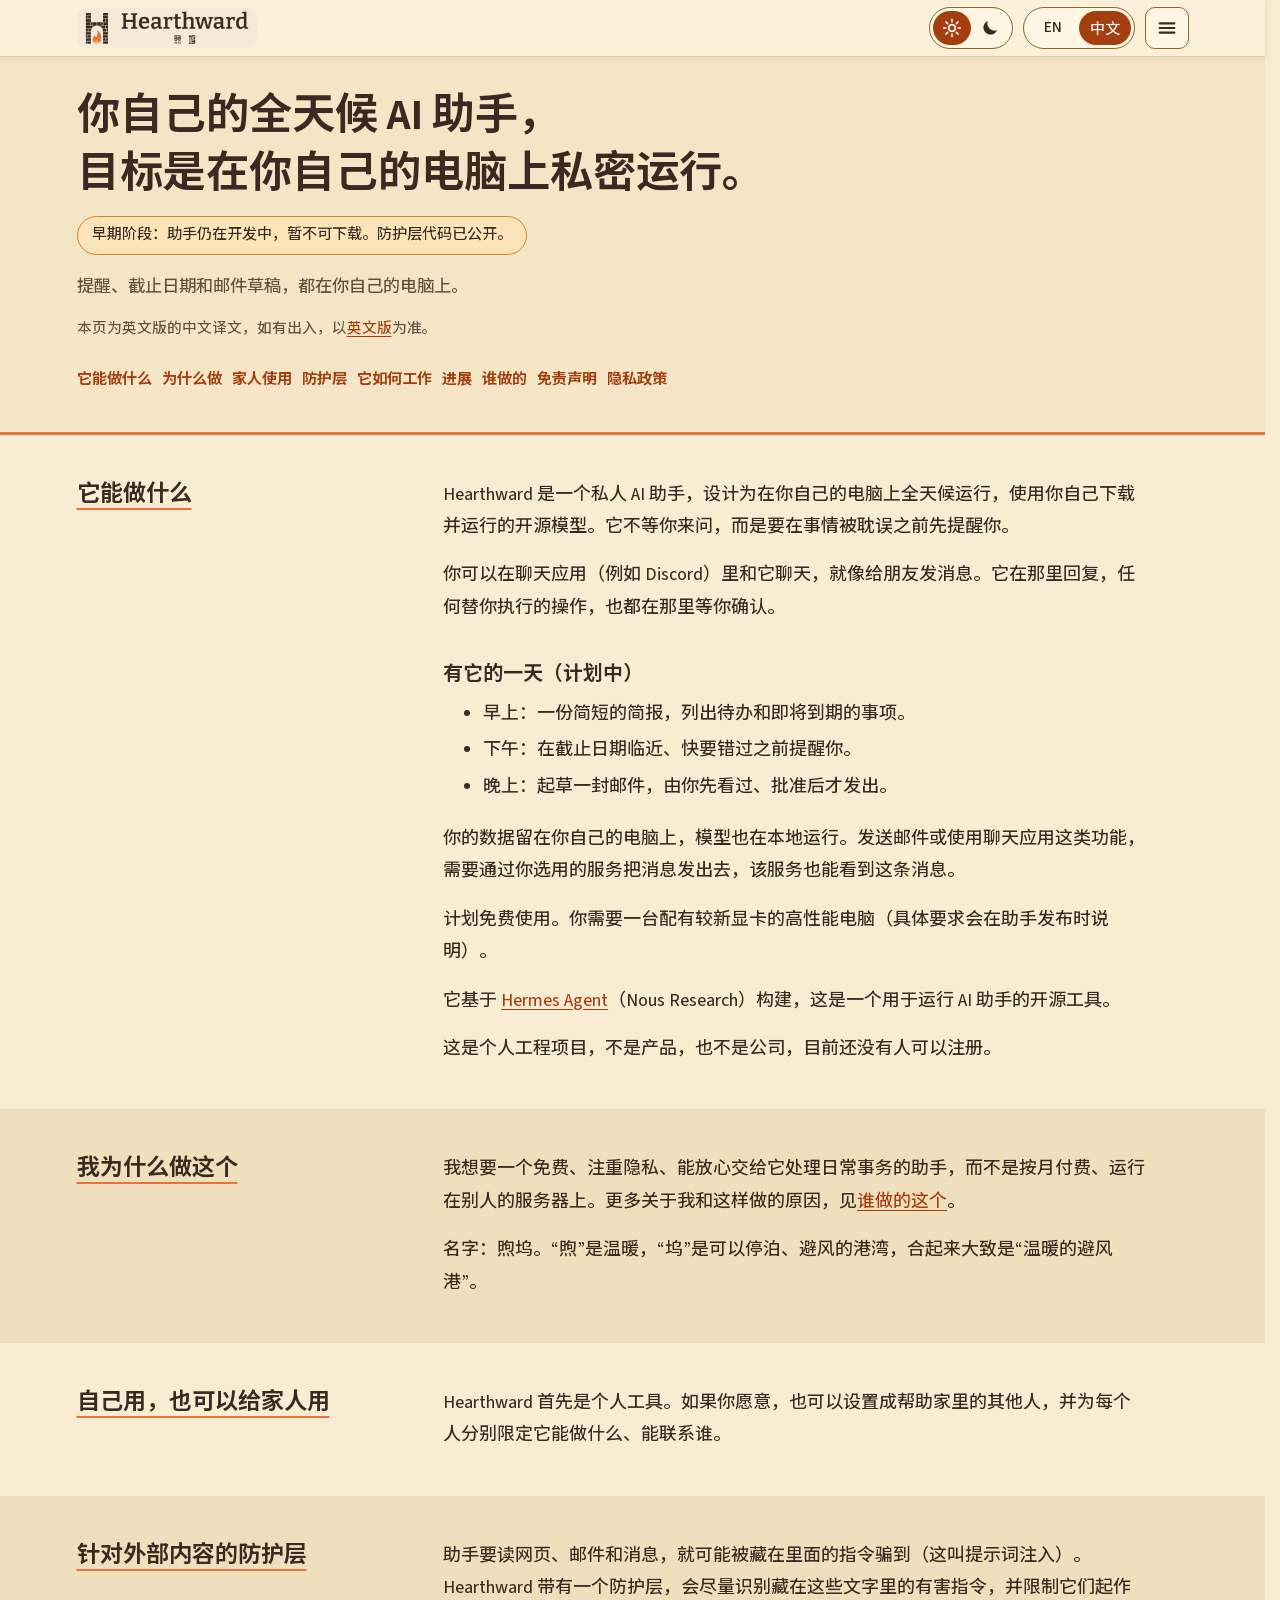
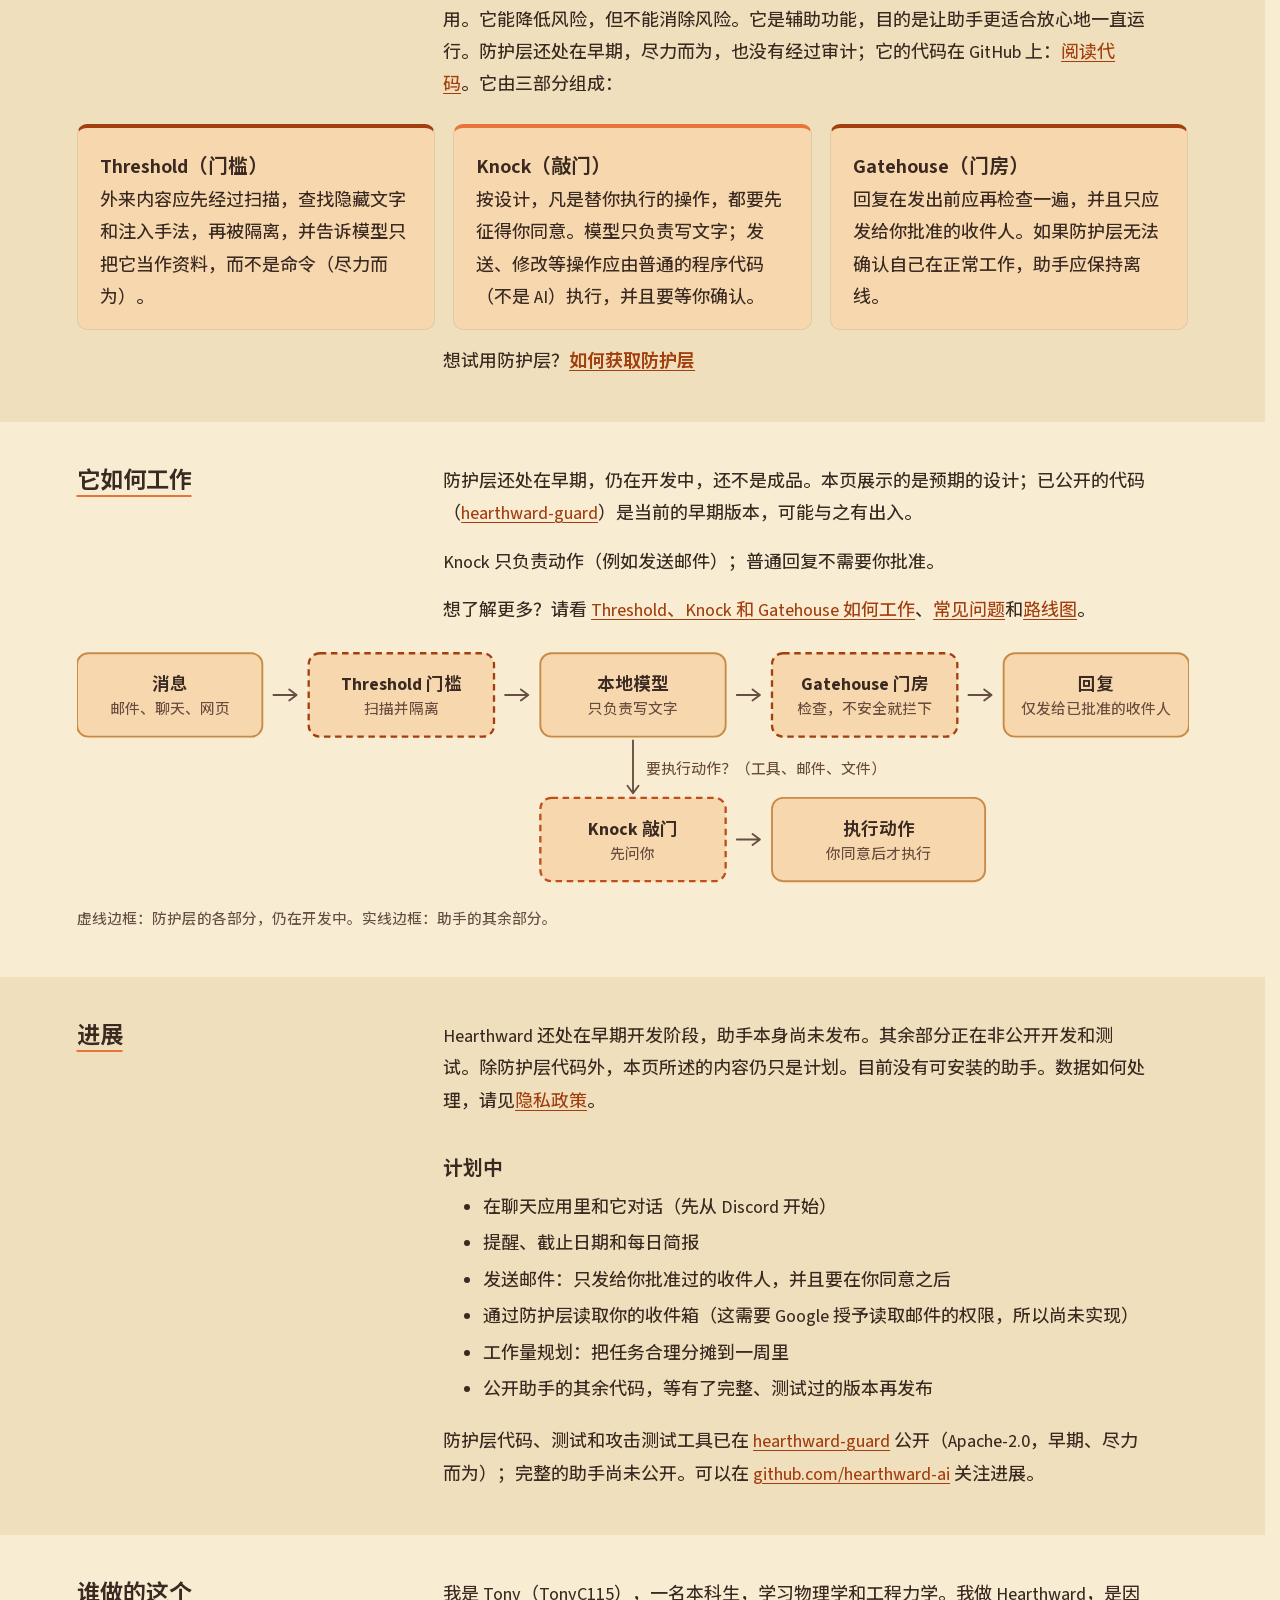
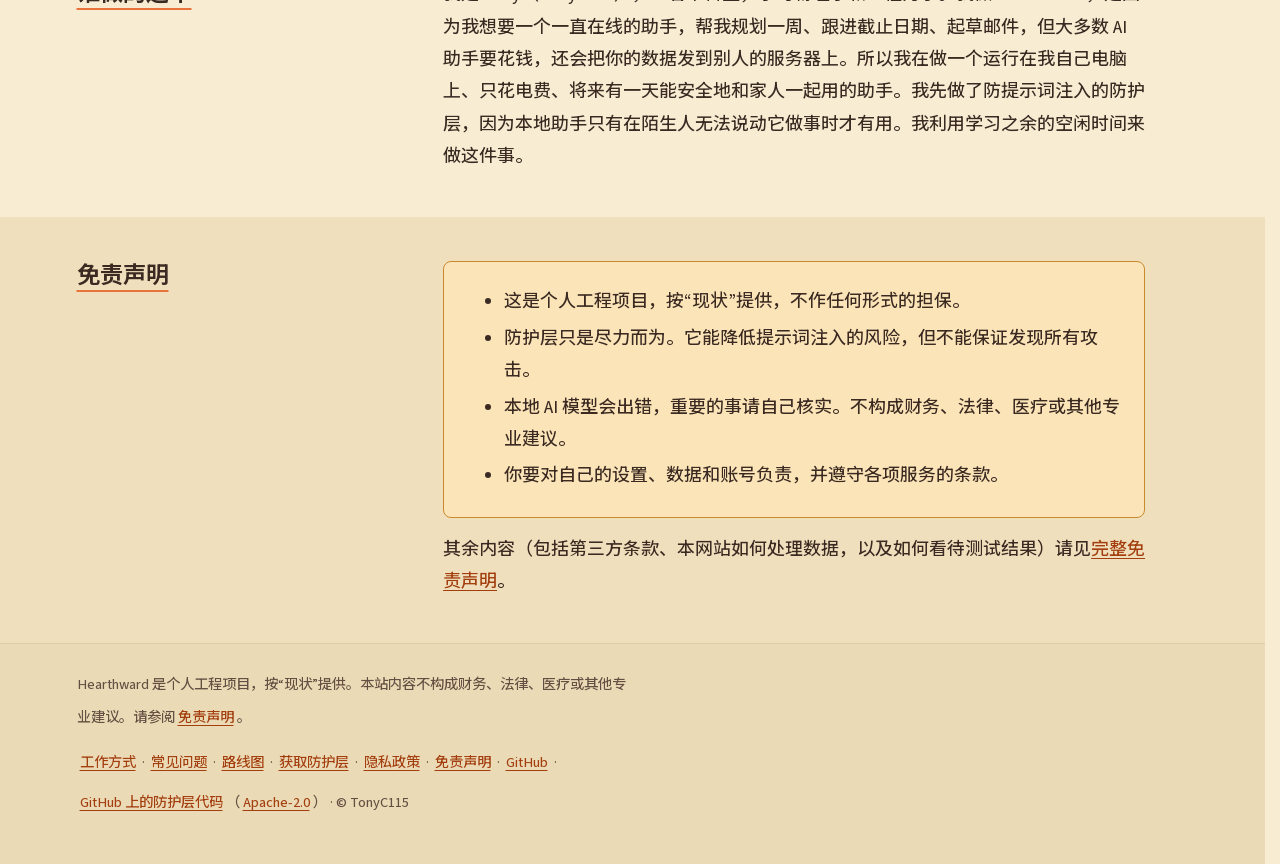
==== commit e372cadd: "Get the guard: review fixes (prereqs, honest test claim, source-code card, disclaimer above links, z" ====
--- a/zh/index.html
+++ b/zh/index.html
@@ -100,7 +100,7 @@
   <section id="guard">
 <div class="wrap">
     <h2>针对外部内容的防护层</h2>
-    <p>助手要读网页、邮件和消息，就可能被藏在里面的指令骗到（这叫提示词注入）。Hearthward 带有一个防护层，会尽量识别藏在这些文字里的有害指令，并限制它们起作用。它能降低风险，但不能消除风险。它是辅助功能，目的是让助手更适合放心地一直运行。防护层还处在早期，尽力而为，也没有经过审计；它的代码在 GitHub 上：<a href="https://github.com/hearthward-ai/hearthward-guard">阅读代码</a>。想试用？请看<a href="get-the-guard.html">如何获取防护层</a>。它由三部分组成：</p>
+    <p>助手要读网页、邮件和消息，就可能被藏在里面的指令骗到（这叫提示词注入）。Hearthward 带有一个防护层，会尽量识别藏在这些文字里的有害指令，并限制它们起作用。它能降低风险，但不能消除风险。它是辅助功能，目的是让助手更适合放心地一直运行。防护层还处在早期，尽力而为，也没有经过审计；它的代码在 GitHub 上：<a href="https://github.com/hearthward-ai/hearthward-guard">阅读代码</a>。它由三部分组成：</p>
     <div class="cards">
       <div class="card">
         <h3>Threshold（门槛）</h3>
@@ -115,6 +115,7 @@
         <p>回复在发出前应再检查一遍，并且只应发给你批准的收件人。如果防护层无法确认自己在正常工作，助手应保持离线。</p>
       </div>
     </div>
+    <p>想试用防护层？<a href="get-the-guard.html"><strong>如何获取防护层</strong></a></p>
   </div>
 </section>
 
--- a/style.css
+++ b/style.css
@@ -187,3 +187,5 @@
 .getlinks a span{display:block;margin-top:2px;color:var(--muted);font-size:.95rem}
 .getlinks a:hover strong{text-decoration:underline}
 html:lang(zh-Hans) .getlinks{max-width:39em}
+footer p a{display:inline-block;padding:7px 3px}
+.getlinks a:focus-visible strong{text-decoration:underline}
